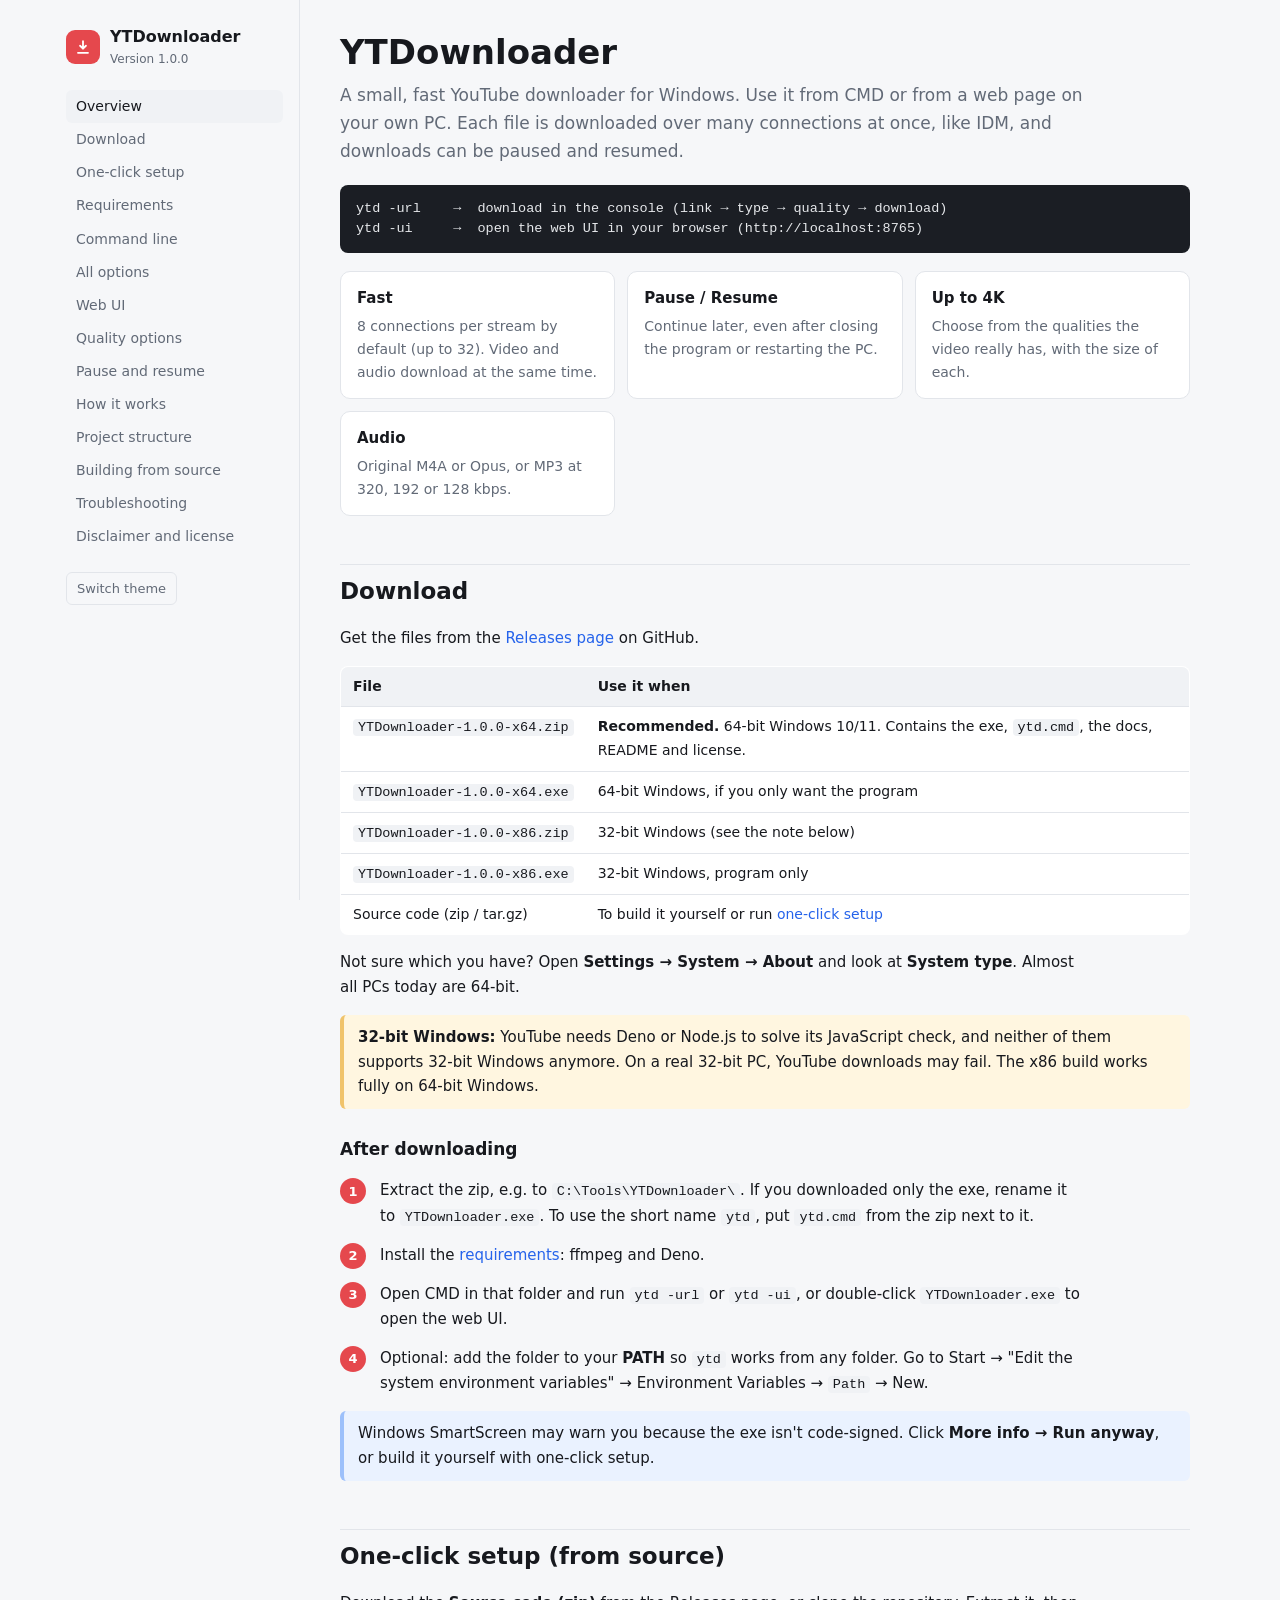
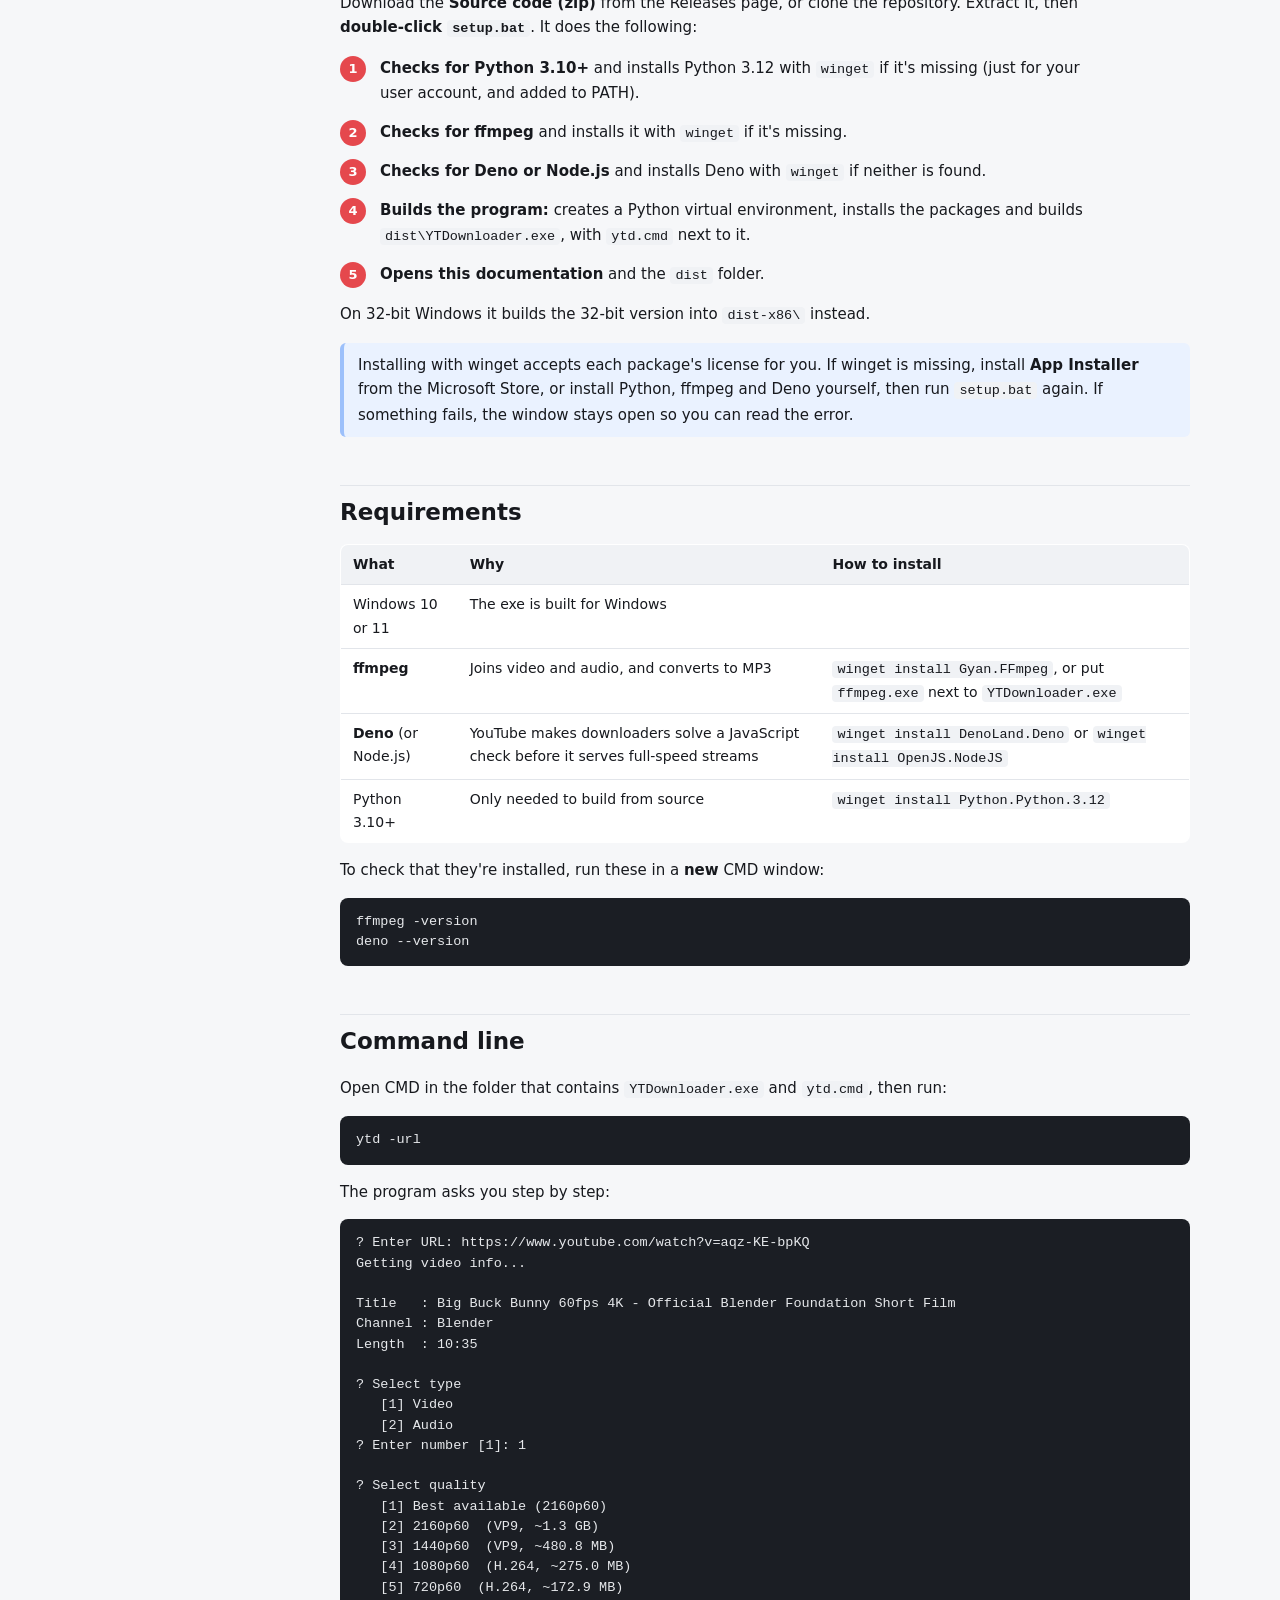
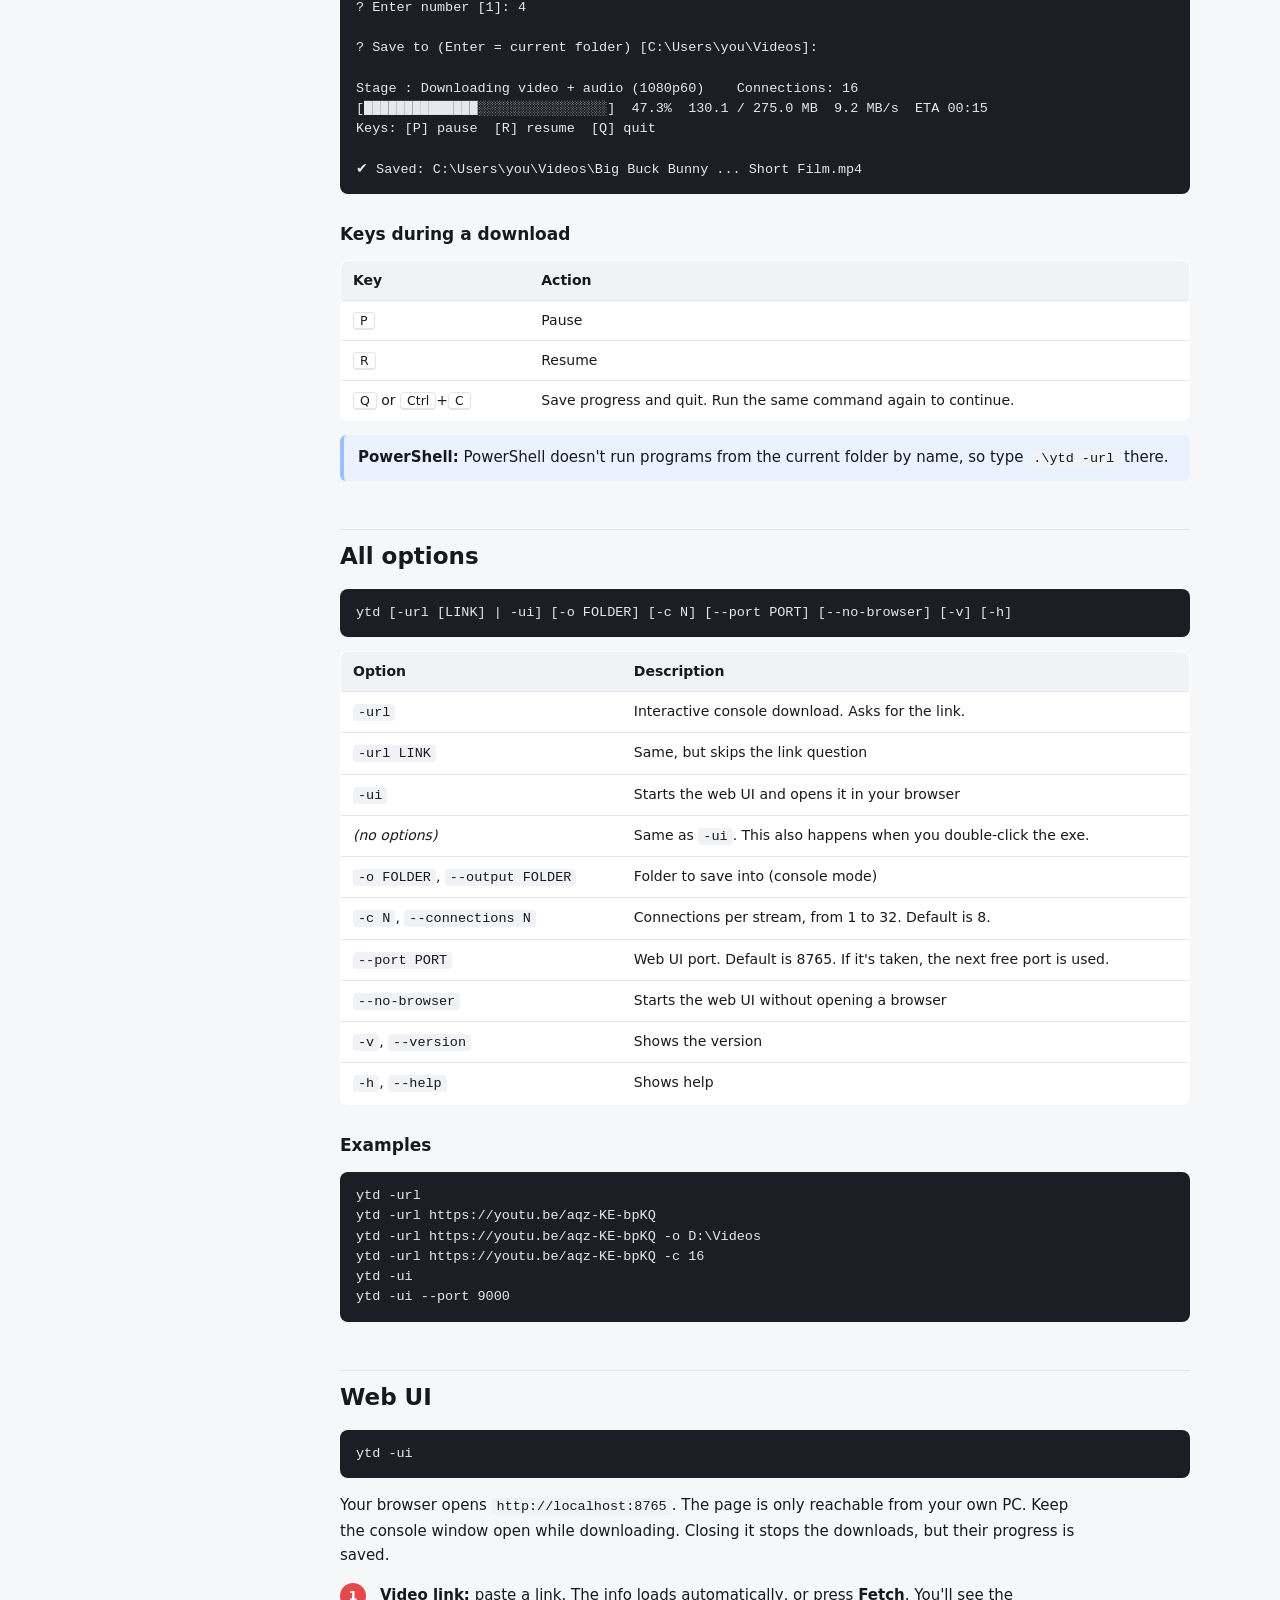
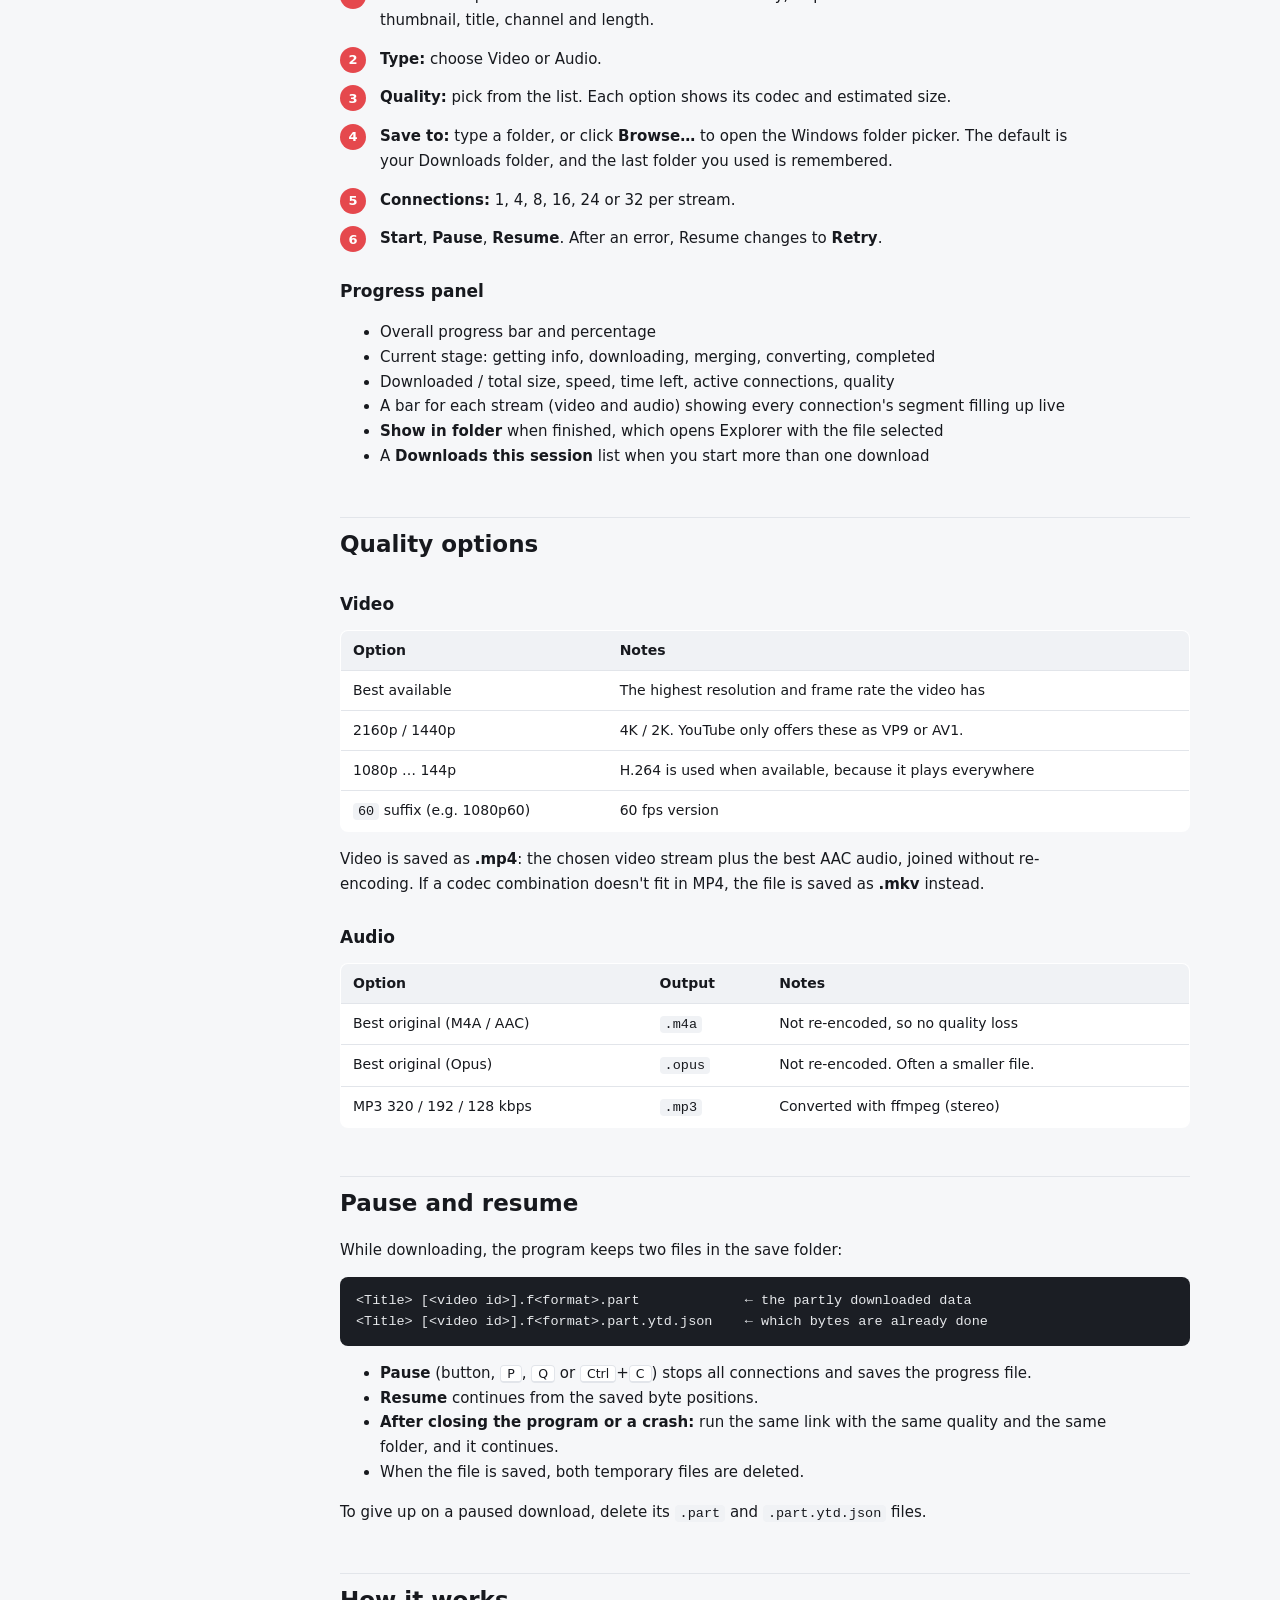
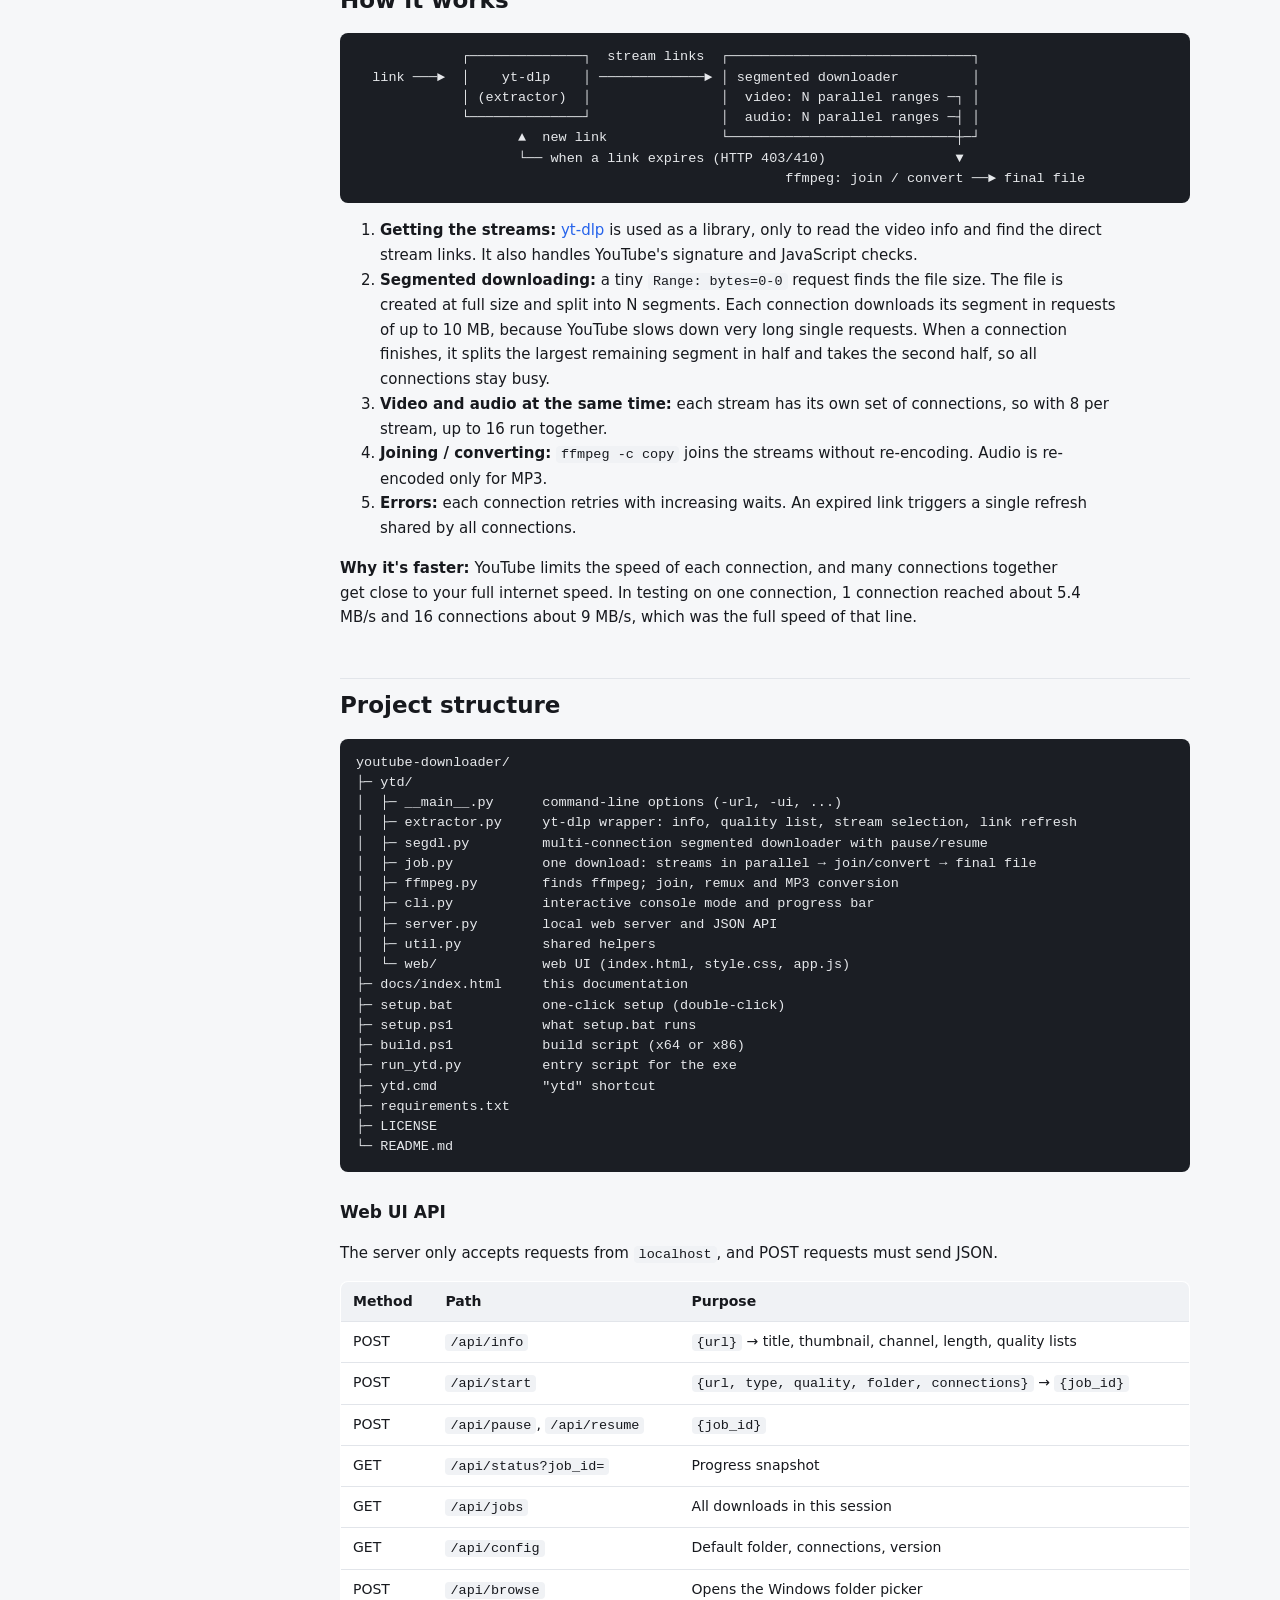
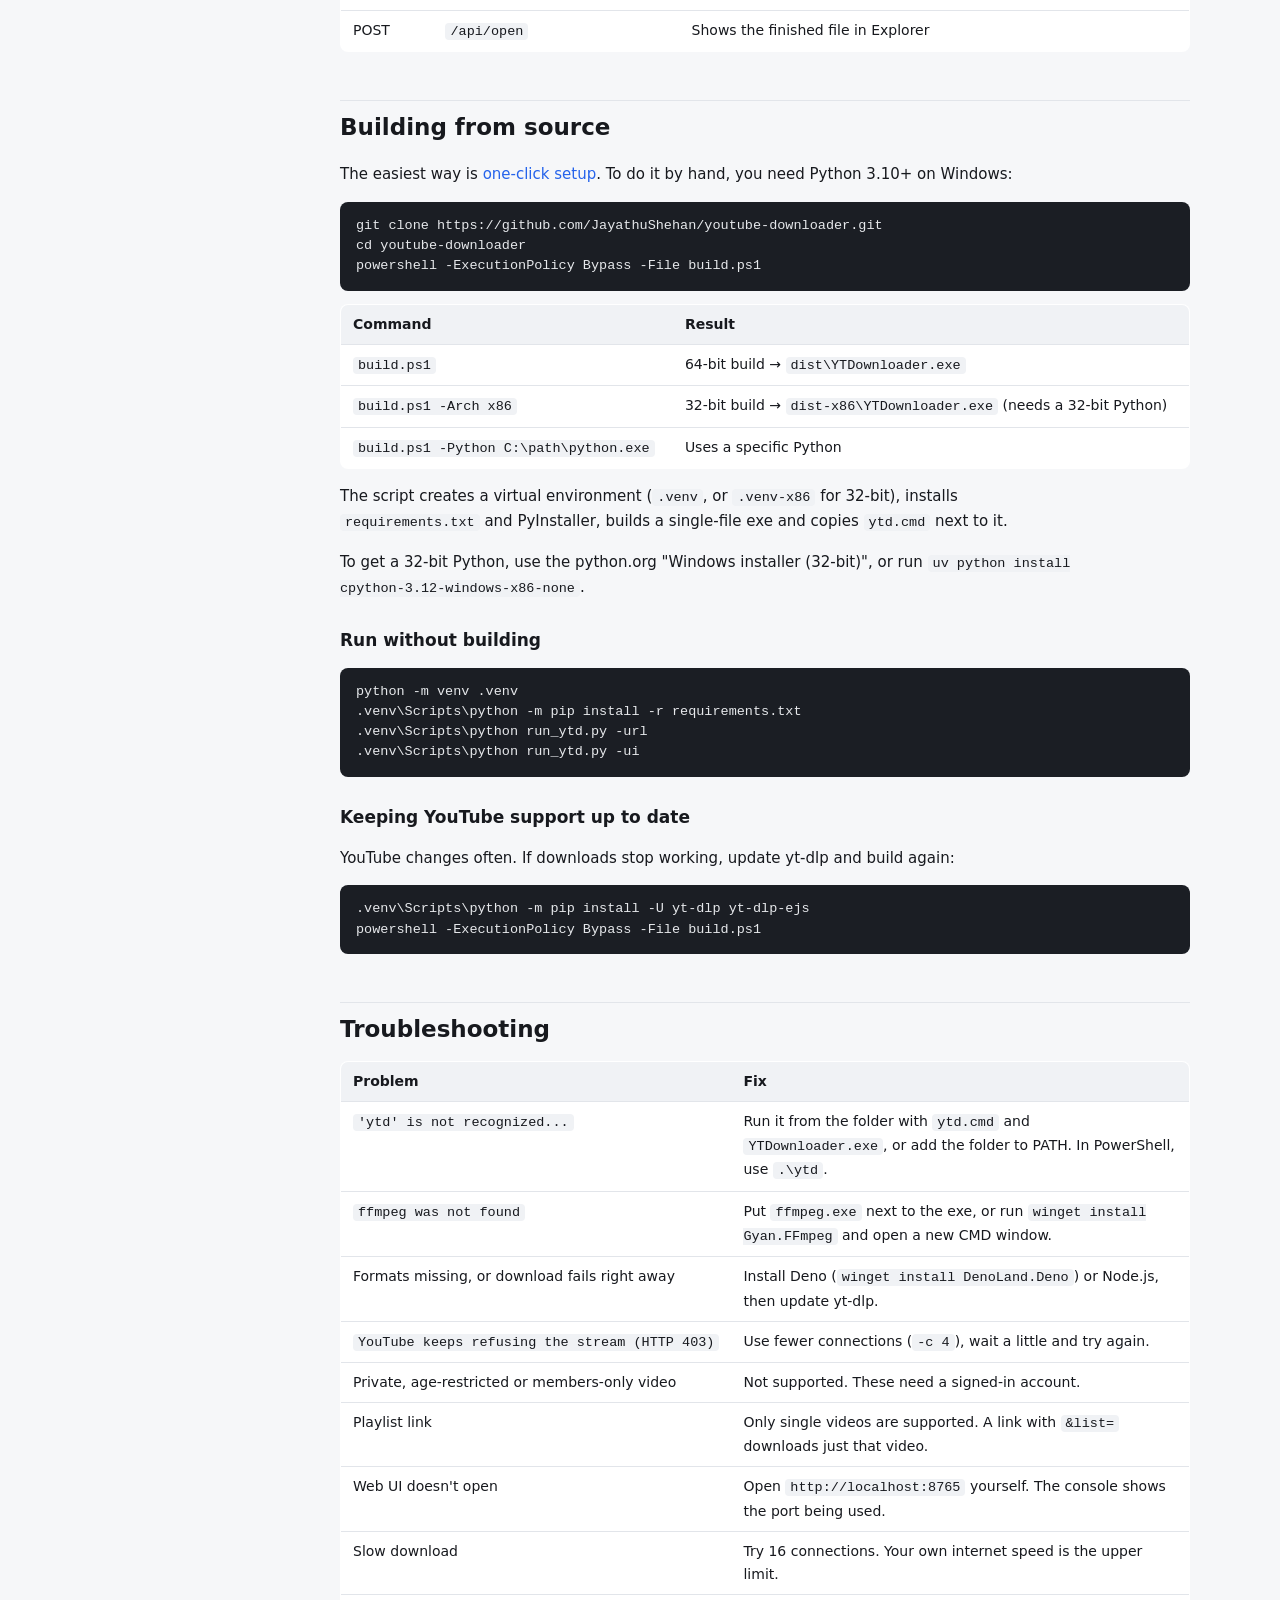
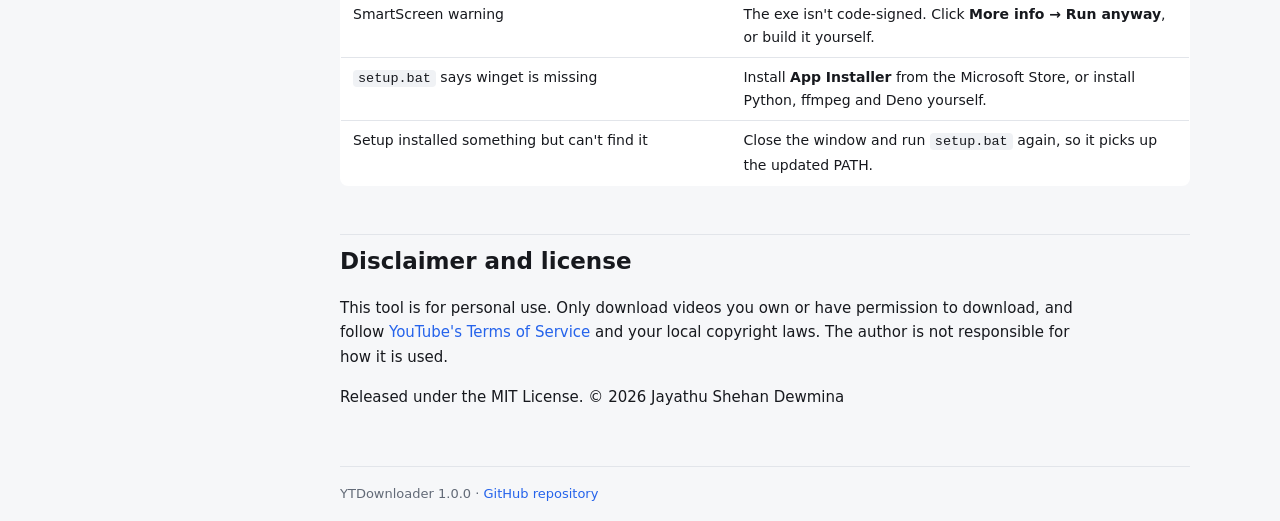
==== docs/index.html @ 6213d730 "Add HTML documentation page" ====
<!doctype html>
<html lang="en">
<head>
<meta charset="utf-8">
<meta name="viewport" content="width=device-width, initial-scale=1">
<title>YTDownloader Documentation</title>
<meta name="description" content="How to install and use YTDownloader, a fast multi-connection YouTube downloader for Windows.">
<link rel="icon" href="data:image/svg+xml,<svg xmlns='http://www.w3.org/2000/svg' viewBox='0 0 24 24'><rect width='24' height='24' rx='6' fill='%23e5484d'/><path d='M12 6v8m0 0l-3.5-3.5M12 14l3.5-3.5M7 18h10' stroke='white' stroke-width='2' fill='none' stroke-linecap='round' stroke-linejoin='round'/></svg>">
<style>
  :root {
    --bg: #f6f7f9; --panel: #ffffff; --text: #17191e; --muted: #626a77; --line: #e2e5ea;
    --accent: #e5484d; --link: #2563eb; --code-bg: #f0f2f5; --pre-bg: #1b1e24; --pre-text: #e6e8eb;
    --ok: #2f9e5b; --warn-bg: #fff6e0; --warn-line: #f0c36a; --tip-bg: #eaf2ff; --tip-line: #9cc0fb;
  }
  @media (prefers-color-scheme: dark) {
    :root:not([data-theme="light"]) {
      --bg: #101216; --panel: #171a1f; --text: #e7e9ed; --muted: #9aa1ad; --line: #2a2e36;
      --link: #7aa7ff; --code-bg: #232730; --pre-bg: #0c0e11; --pre-text: #e6e8eb;
      --warn-bg: #2b2414; --warn-line: #7a5c1c; --tip-bg: #14203a; --tip-line: #2f4f86;
    }
  }
  :root[data-theme="dark"] {
    --bg: #101216; --panel: #171a1f; --text: #e7e9ed; --muted: #9aa1ad; --line: #2a2e36;
    --link: #7aa7ff; --code-bg: #232730; --pre-bg: #0c0e11; --pre-text: #e6e8eb;
    --warn-bg: #2b2414; --warn-line: #7a5c1c; --tip-bg: #14203a; --tip-line: #2f4f86;
  }
  * { box-sizing: border-box; }
  html { scroll-behavior: smooth; scroll-padding-top: 16px; }
  body { margin: 0; background: var(--bg); color: var(--text); font: 15px/1.65 "Segoe UI", system-ui, -apple-system, sans-serif; }
  a { color: var(--link); text-decoration: none; }
  a:hover { text-decoration: underline; }
  .layout { display: grid; grid-template-columns: 250px minmax(0, 1fr); max-width: 1180px; margin: 0 auto; }
  nav.side { position: sticky; top: 0; height: 100vh; overflow-y: auto; padding: 24px 16px; border-right: 1px solid var(--line); }
  .brand { display: flex; align-items: center; gap: 10px; margin-bottom: 20px; }
  .logo { width: 34px; height: 34px; border-radius: 9px; background: var(--accent); display: grid; place-items: center; flex: none; }
  .logo svg { width: 20px; height: 20px; stroke: #fff; stroke-width: 2.2; fill: none; stroke-linecap: round; stroke-linejoin: round; }
  .brand b { font-size: 16px; }
  .brand span { display: block; color: var(--muted); font-size: 12px; }
  nav.side ul { list-style: none; margin: 0; padding: 0; }
  nav.side li a { display: block; padding: 5px 10px; border-radius: 6px; color: var(--muted); font-size: 14px; }
  nav.side li a:hover, nav.side li a.active { background: var(--code-bg); color: var(--text); text-decoration: none; }
  .theme { margin-top: 18px; font: inherit; font-size: 13px; color: var(--muted); background: none; border: 1px solid var(--line); border-radius: 6px; padding: 5px 10px; cursor: pointer; }
  main { padding: 32px 40px 80px; min-width: 0; }
  h1 { font-size: 34px; line-height: 1.2; margin: 0 0 8px; }
  h2 { font-size: 23px; margin: 48px 0 12px; padding-top: 8px; border-top: 1px solid var(--line); }
  h3 { font-size: 17px; margin: 26px 0 8px; }
  .lead { font-size: 17px; color: var(--muted); margin: 0 0 20px; max-width: 70ch; }
  p, li { max-width: 78ch; }
  code { font-family: Consolas, "Cascadia Mono", monospace; font-size: 13.5px; background: var(--code-bg); padding: 1px 5px; border-radius: 4px; }
  pre { background: var(--pre-bg); color: var(--pre-text); padding: 14px 16px; border-radius: 8px; overflow-x: auto; font-size: 13.5px; line-height: 1.5; }
  pre code { background: none; padding: 0; color: inherit; font-size: inherit; }
  .table-wrap { overflow-x: auto; margin: 12px 0; }
  table { border-collapse: collapse; width: 100%; background: var(--panel); border: 1px solid var(--line); border-radius: 8px; overflow: hidden; font-size: 14px; }
  th, td { text-align: left; padding: 8px 12px; border-bottom: 1px solid var(--line); vertical-align: top; }
  th { background: var(--code-bg); font-weight: 600; }
  tr:last-child td { border-bottom: 0; }
  td:first-child code { white-space: nowrap; }
  .note { border-left: 4px solid var(--tip-line); background: var(--tip-bg); padding: 10px 14px; border-radius: 6px; margin: 14px 0; }
  .warn { border-left: 4px solid var(--warn-line); background: var(--warn-bg); padding: 10px 14px; border-radius: 6px; margin: 14px 0; }
  .cards { display: grid; grid-template-columns: repeat(auto-fit, minmax(210px, 1fr)); gap: 12px; margin: 18px 0; }
  .card { background: var(--panel); border: 1px solid var(--line); border-radius: 10px; padding: 14px 16px; }
  .card b { display: block; margin-bottom: 4px; }
  .card p { margin: 0; color: var(--muted); font-size: 14px; }
  .steps { counter-reset: s; list-style: none; padding: 0; }
  .steps > li { counter-increment: s; position: relative; padding-left: 40px; margin-bottom: 14px; }
  .steps > li::before { content: counter(s); position: absolute; left: 0; top: 0; width: 26px; height: 26px; border-radius: 50%; background: var(--accent); color: #fff; font-size: 13px; font-weight: 700; display: grid; place-items: center; }
  kbd { font-family: inherit; font-size: 12.5px; border: 1px solid var(--line); border-bottom-width: 2px; border-radius: 4px; padding: 0 6px; background: var(--panel); }
  footer { margin-top: 56px; padding-top: 16px; border-top: 1px solid var(--line); color: var(--muted); font-size: 13px; }
  .menu-btn { display: none; }
  @media (max-width: 860px) {
    .layout { grid-template-columns: 1fr; }
    nav.side { position: static; height: auto; border-right: 0; border-bottom: 1px solid var(--line); padding: 16px; }
    nav.side ul { display: none; }
    nav.side.open ul { display: block; }
    .menu-btn { display: inline-block; margin-left: auto; font: inherit; font-size: 13px; background: none; color: var(--text); border: 1px solid var(--line); border-radius: 6px; padding: 4px 10px; cursor: pointer; }
    .brand { margin-bottom: 0; }
    nav.side.open .brand { margin-bottom: 12px; }
    main { padding: 20px 16px 60px; }
    h1 { font-size: 28px; }
  }
</style>
</head>
<body>
<div class="layout">
  <nav class="side" id="side">
    <div class="brand">
      <div class="logo" aria-hidden="true"><svg viewBox="0 0 24 24"><path d="M12 5v9m0 0l-3.5-3.5M12 14l3.5-3.5M6 19h12"/></svg></div>
      <div><b>YTDownloader</b><span>Version 1.0.0</span></div>
      <button class="menu-btn" id="menuBtn" aria-expanded="false">Menu</button>
    </div>
    <ul id="toc">
      <li><a href="#overview">Overview</a></li>
      <li><a href="#download">Download</a></li>
      <li><a href="#quick-setup">One-click setup</a></li>
      <li><a href="#requirements">Requirements</a></li>
      <li><a href="#cli">Command line</a></li>
      <li><a href="#options">All options</a></li>
      <li><a href="#web-ui">Web UI</a></li>
      <li><a href="#quality">Quality options</a></li>
      <li><a href="#resume">Pause and resume</a></li>
      <li><a href="#how">How it works</a></li>
      <li><a href="#structure">Project structure</a></li>
      <li><a href="#build">Building from source</a></li>
      <li><a href="#troubleshooting">Troubleshooting</a></li>
      <li><a href="#license">Disclaimer and license</a></li>
    </ul>
    <button class="theme" id="themeBtn">Switch theme</button>
  </nav>

  <main>
    <section id="overview">
      <h1>YTDownloader</h1>
      <p class="lead">A small, fast YouTube downloader for Windows. Use it from CMD or from a web page on your own PC. Each file is downloaded over many connections at once, like IDM, and downloads can be paused and resumed.</p>
<pre><code>ytd -url    →  download in the console (link → type → quality → download)
ytd -ui     →  open the web UI in your browser (http://localhost:8765)</code></pre>
      <div class="cards">
        <div class="card"><b>Fast</b><p>8 connections per stream by default (up to 32). Video and audio download at the same time.</p></div>
        <div class="card"><b>Pause / Resume</b><p>Continue later, even after closing the program or restarting the PC.</p></div>
        <div class="card"><b>Up to 4K</b><p>Choose from the qualities the video really has, with the size of each.</p></div>
        <div class="card"><b>Audio</b><p>Original M4A or Opus, or MP3 at 320, 192 or 128 kbps.</p></div>
      </div>
    </section>

    <section id="download">
      <h2>Download</h2>
      <p>Get the files from the <a href="https://github.com/JayathuShehan/youtube-downloader/releases">Releases page</a> on GitHub.</p>
      <div class="table-wrap"><table>
        <tr><th>File</th><th>Use it when</th></tr>
        <tr><td><code>YTDownloader-1.0.0-x64.zip</code></td><td><b>Recommended.</b> 64-bit Windows 10/11. Contains the exe, <code>ytd.cmd</code>, the docs, README and license.</td></tr>
        <tr><td><code>YTDownloader-1.0.0-x64.exe</code></td><td>64-bit Windows, if you only want the program</td></tr>
        <tr><td><code>YTDownloader-1.0.0-x86.zip</code></td><td>32-bit Windows (see the note below)</td></tr>
        <tr><td><code>YTDownloader-1.0.0-x86.exe</code></td><td>32-bit Windows, program only</td></tr>
        <tr><td>Source code (zip / tar.gz)</td><td>To build it yourself or run <a href="#quick-setup">one-click setup</a></td></tr>
      </table></div>
      <p>Not sure which you have? Open <b>Settings → System → About</b> and look at <b>System type</b>. Almost all PCs today are 64-bit.</p>
      <div class="warn"><b>32-bit Windows:</b> YouTube needs Deno or Node.js to solve its JavaScript check, and neither of them supports 32-bit Windows anymore. On a real 32-bit PC, YouTube downloads may fail. The x86 build works fully on 64-bit Windows.</div>
      <h3>After downloading</h3>
      <ol class="steps">
        <li>Extract the zip, e.g. to <code>C:\Tools\YTDownloader\</code>. If you downloaded only the exe, rename it to <code>YTDownloader.exe</code>. To use the short name <code>ytd</code>, put <code>ytd.cmd</code> from the zip next to it.</li>
        <li>Install the <a href="#requirements">requirements</a>: ffmpeg and Deno.</li>
        <li>Open CMD in that folder and run <code>ytd -url</code> or <code>ytd -ui</code>, or double-click <code>YTDownloader.exe</code> to open the web UI.</li>
        <li>Optional: add the folder to your <b>PATH</b> so <code>ytd</code> works from any folder. Go to Start → "Edit the system environment variables" → Environment Variables → <code>Path</code> → New.</li>
      </ol>
      <div class="note">Windows SmartScreen may warn you because the exe isn't code-signed. Click <b>More info → Run anyway</b>, or build it yourself with one-click setup.</div>
    </section>

    <section id="quick-setup">
      <h2>One-click setup (from source)</h2>
      <p>Download the <b>Source code (zip)</b> from the Releases page, or clone the repository. Extract it, then <b>double-click <code>setup.bat</code></b>. It does the following:</p>
      <ol class="steps">
        <li><b>Checks for Python 3.10+</b> and installs Python 3.12 with <code>winget</code> if it's missing (just for your user account, and added to PATH).</li>
        <li><b>Checks for ffmpeg</b> and installs it with <code>winget</code> if it's missing.</li>
        <li><b>Checks for Deno or Node.js</b> and installs Deno with <code>winget</code> if neither is found.</li>
        <li><b>Builds the program:</b> creates a Python virtual environment, installs the packages and builds <code>dist\YTDownloader.exe</code>, with <code>ytd.cmd</code> next to it.</li>
        <li><b>Opens this documentation</b> and the <code>dist</code> folder.</li>
      </ol>
      <p>On 32-bit Windows it builds the 32-bit version into <code>dist-x86\</code> instead.</p>
      <div class="note">Installing with winget accepts each package's license for you. If winget is missing, install <b>App Installer</b> from the Microsoft Store, or install Python, ffmpeg and Deno yourself, then run <code>setup.bat</code> again. If something fails, the window stays open so you can read the error.</div>
    </section>

    <section id="requirements">
      <h2>Requirements</h2>
      <div class="table-wrap"><table>
        <tr><th>What</th><th>Why</th><th>How to install</th></tr>
        <tr><td>Windows 10 or 11</td><td>The exe is built for Windows</td><td></td></tr>
        <tr><td><b>ffmpeg</b></td><td>Joins video and audio, and converts to MP3</td><td><code>winget install Gyan.FFmpeg</code>, or put <code>ffmpeg.exe</code> next to <code>YTDownloader.exe</code></td></tr>
        <tr><td><b>Deno</b> (or Node.js)</td><td>YouTube makes downloaders solve a JavaScript check before it serves full-speed streams</td><td><code>winget install DenoLand.Deno</code> or <code>winget install OpenJS.NodeJS</code></td></tr>
        <tr><td>Python 3.10+</td><td>Only needed to build from source</td><td><code>winget install Python.Python.3.12</code></td></tr>
      </table></div>
      <p>To check that they're installed, run these in a <b>new</b> CMD window:</p>
<pre><code>ffmpeg -version
deno --version</code></pre>
    </section>

    <section id="cli">
      <h2>Command line</h2>
      <p>Open CMD in the folder that contains <code>YTDownloader.exe</code> and <code>ytd.cmd</code>, then run:</p>
<pre><code>ytd -url</code></pre>
      <p>The program asks you step by step:</p>
<pre><code>? Enter URL: https://www.youtube.com/watch?v=aqz-KE-bpKQ
Getting video info...

Title   : Big Buck Bunny 60fps 4K - Official Blender Foundation Short Film
Channel : Blender
Length  : 10:35

? Select type
   [1] Video
   [2] Audio
? Enter number [1]: 1

? Select quality
   [1] Best available (2160p60)
   [2] 2160p60  (VP9, ~1.3 GB)
   [3] 1440p60  (VP9, ~480.8 MB)
   [4] 1080p60  (H.264, ~275.0 MB)
   [5] 720p60  (H.264, ~172.9 MB)
? Enter number [1]: 4

? Save to (Enter = current folder) [C:\Users\you\Videos]:

Stage : Downloading video + audio (1080p60)    Connections: 16
[██████████████░░░░░░░░░░░░░░░░]  47.3%  130.1 / 275.0 MB  9.2 MB/s  ETA 00:15
Keys: [P] pause  [R] resume  [Q] quit

✔ Saved: C:\Users\you\Videos\Big Buck Bunny ... Short Film.mp4</code></pre>
      <h3>Keys during a download</h3>
      <div class="table-wrap"><table>
        <tr><th>Key</th><th>Action</th></tr>
        <tr><td><kbd>P</kbd></td><td>Pause</td></tr>
        <tr><td><kbd>R</kbd></td><td>Resume</td></tr>
        <tr><td><kbd>Q</kbd> or <kbd>Ctrl</kbd>+<kbd>C</kbd></td><td>Save progress and quit. Run the same command again to continue.</td></tr>
      </table></div>
      <div class="note"><b>PowerShell:</b> PowerShell doesn't run programs from the current folder by name, so type <code>.\ytd -url</code> there.</div>
    </section>

    <section id="options">
      <h2>All options</h2>
<pre><code>ytd [-url [LINK] | -ui] [-o FOLDER] [-c N] [--port PORT] [--no-browser] [-v] [-h]</code></pre>
      <div class="table-wrap"><table>
        <tr><th>Option</th><th>Description</th></tr>
        <tr><td><code>-url</code></td><td>Interactive console download. Asks for the link.</td></tr>
        <tr><td><code>-url LINK</code></td><td>Same, but skips the link question</td></tr>
        <tr><td><code>-ui</code></td><td>Starts the web UI and opens it in your browser</td></tr>
        <tr><td><i>(no options)</i></td><td>Same as <code>-ui</code>. This also happens when you double-click the exe.</td></tr>
        <tr><td><code>-o FOLDER</code>, <code>--output FOLDER</code></td><td>Folder to save into (console mode)</td></tr>
        <tr><td><code>-c N</code>, <code>--connections N</code></td><td>Connections per stream, from 1 to 32. Default is 8.</td></tr>
        <tr><td><code>--port PORT</code></td><td>Web UI port. Default is 8765. If it's taken, the next free port is used.</td></tr>
        <tr><td><code>--no-browser</code></td><td>Starts the web UI without opening a browser</td></tr>
        <tr><td><code>-v</code>, <code>--version</code></td><td>Shows the version</td></tr>
        <tr><td><code>-h</code>, <code>--help</code></td><td>Shows help</td></tr>
      </table></div>
      <h3>Examples</h3>
<pre><code>ytd -url
ytd -url https://youtu.be/aqz-KE-bpKQ
ytd -url https://youtu.be/aqz-KE-bpKQ -o D:\Videos
ytd -url https://youtu.be/aqz-KE-bpKQ -c 16
ytd -ui
ytd -ui --port 9000</code></pre>
    </section>

    <section id="web-ui">
      <h2>Web UI</h2>
<pre><code>ytd -ui</code></pre>
      <p>Your browser opens <code>http://localhost:8765</code>. The page is only reachable from your own PC. Keep the console window open while downloading. Closing it stops the downloads, but their progress is saved.</p>
      <ol class="steps">
        <li><b>Video link:</b> paste a link. The info loads automatically, or press <b>Fetch</b>. You'll see the thumbnail, title, channel and length.</li>
        <li><b>Type:</b> choose Video or Audio.</li>
        <li><b>Quality:</b> pick from the list. Each option shows its codec and estimated size.</li>
        <li><b>Save to:</b> type a folder, or click <b>Browse…</b> to open the Windows folder picker. The default is your Downloads folder, and the last folder you used is remembered.</li>
        <li><b>Connections:</b> 1, 4, 8, 16, 24 or 32 per stream.</li>
        <li><b>Start</b>, <b>Pause</b>, <b>Resume</b>. After an error, Resume changes to <b>Retry</b>.</li>
      </ol>
      <h3>Progress panel</h3>
      <ul>
        <li>Overall progress bar and percentage</li>
        <li>Current stage: getting info, downloading, merging, converting, completed</li>
        <li>Downloaded / total size, speed, time left, active connections, quality</li>
        <li>A bar for each stream (video and audio) showing every connection's segment filling up live</li>
        <li><b>Show in folder</b> when finished, which opens Explorer with the file selected</li>
        <li>A <b>Downloads this session</b> list when you start more than one download</li>
      </ul>
    </section>

    <section id="quality">
      <h2>Quality options</h2>
      <h3>Video</h3>
      <div class="table-wrap"><table>
        <tr><th>Option</th><th>Notes</th></tr>
        <tr><td>Best available</td><td>The highest resolution and frame rate the video has</td></tr>
        <tr><td>2160p / 1440p</td><td>4K / 2K. YouTube only offers these as VP9 or AV1.</td></tr>
        <tr><td>1080p … 144p</td><td>H.264 is used when available, because it plays everywhere</td></tr>
        <tr><td><code>60</code> suffix (e.g. 1080p60)</td><td>60 fps version</td></tr>
      </table></div>
      <p>Video is saved as <b>.mp4</b>: the chosen video stream plus the best AAC audio, joined without re-encoding. If a codec combination doesn't fit in MP4, the file is saved as <b>.mkv</b> instead.</p>
      <h3>Audio</h3>
      <div class="table-wrap"><table>
        <tr><th>Option</th><th>Output</th><th>Notes</th></tr>
        <tr><td>Best original (M4A / AAC)</td><td><code>.m4a</code></td><td>Not re-encoded, so no quality loss</td></tr>
        <tr><td>Best original (Opus)</td><td><code>.opus</code></td><td>Not re-encoded. Often a smaller file.</td></tr>
        <tr><td>MP3 320 / 192 / 128 kbps</td><td><code>.mp3</code></td><td>Converted with ffmpeg (stereo)</td></tr>
      </table></div>
    </section>

    <section id="resume">
      <h2>Pause and resume</h2>
      <p>While downloading, the program keeps two files in the save folder:</p>
<pre><code>&lt;Title&gt; [&lt;video id&gt;].f&lt;format&gt;.part             ← the partly downloaded data
&lt;Title&gt; [&lt;video id&gt;].f&lt;format&gt;.part.ytd.json    ← which bytes are already done</code></pre>
      <ul>
        <li><b>Pause</b> (button, <kbd>P</kbd>, <kbd>Q</kbd> or <kbd>Ctrl</kbd>+<kbd>C</kbd>) stops all connections and saves the progress file.</li>
        <li><b>Resume</b> continues from the saved byte positions.</li>
        <li><b>After closing the program or a crash:</b> run the same link with the same quality and the same folder, and it continues.</li>
        <li>When the file is saved, both temporary files are deleted.</li>
      </ul>
      <p>To give up on a paused download, delete its <code>.part</code> and <code>.part.ytd.json</code> files.</p>
    </section>

    <section id="how">
      <h2>How it works</h2>
<pre><code>             ┌──────────────┐  stream links  ┌──────────────────────────────┐
  link ───►  │    yt-dlp    │ ─────────────► │ segmented downloader         │
             │ (extractor)  │                │  video: N parallel ranges ─┐ │
             └──────────────┘                │  audio: N parallel ranges ─┤ │
                    ▲  new link              └────────────────────────────┼─┘
                    └── when a link expires (HTTP 403/410)                ▼
                                                     ffmpeg: join / convert ──► final file</code></pre>
      <ol>
        <li><b>Getting the streams:</b> <a href="https://github.com/yt-dlp/yt-dlp">yt-dlp</a> is used as a library, only to read the video info and find the direct stream links. It also handles YouTube's signature and JavaScript checks.</li>
        <li><b>Segmented downloading:</b> a tiny <code>Range: bytes=0-0</code> request finds the file size. The file is created at full size and split into N segments. Each connection downloads its segment in requests of up to 10 MB, because YouTube slows down very long single requests. When a connection finishes, it splits the largest remaining segment in half and takes the second half, so all connections stay busy.</li>
        <li><b>Video and audio at the same time:</b> each stream has its own set of connections, so with 8 per stream, up to 16 run together.</li>
        <li><b>Joining / converting:</b> <code>ffmpeg -c copy</code> joins the streams without re-encoding. Audio is re-encoded only for MP3.</li>
        <li><b>Errors:</b> each connection retries with increasing waits. An expired link triggers a single refresh shared by all connections.</li>
      </ol>
      <p><b>Why it's faster:</b> YouTube limits the speed of each connection, and many connections together get close to your full internet speed. In testing on one connection, 1 connection reached about 5.4 MB/s and 16 connections about 9 MB/s, which was the full speed of that line.</p>
    </section>

    <section id="structure">
      <h2>Project structure</h2>
<pre><code>youtube-downloader/
├─ ytd/
│  ├─ __main__.py      command-line options (-url, -ui, ...)
│  ├─ extractor.py     yt-dlp wrapper: info, quality list, stream selection, link refresh
│  ├─ segdl.py         multi-connection segmented downloader with pause/resume
│  ├─ job.py           one download: streams in parallel → join/convert → final file
│  ├─ ffmpeg.py        finds ffmpeg; join, remux and MP3 conversion
│  ├─ cli.py           interactive console mode and progress bar
│  ├─ server.py        local web server and JSON API
│  ├─ util.py          shared helpers
│  └─ web/             web UI (index.html, style.css, app.js)
├─ docs/index.html     this documentation
├─ setup.bat           one-click setup (double-click)
├─ setup.ps1           what setup.bat runs
├─ build.ps1           build script (x64 or x86)
├─ run_ytd.py          entry script for the exe
├─ ytd.cmd             "ytd" shortcut
├─ requirements.txt
├─ LICENSE
└─ README.md</code></pre>
      <h3>Web UI API</h3>
      <p>The server only accepts requests from <code>localhost</code>, and POST requests must send JSON.</p>
      <div class="table-wrap"><table>
        <tr><th>Method</th><th>Path</th><th>Purpose</th></tr>
        <tr><td>POST</td><td><code>/api/info</code></td><td><code>{url}</code> → title, thumbnail, channel, length, quality lists</td></tr>
        <tr><td>POST</td><td><code>/api/start</code></td><td><code>{url, type, quality, folder, connections}</code> → <code>{job_id}</code></td></tr>
        <tr><td>POST</td><td><code>/api/pause</code>, <code>/api/resume</code></td><td><code>{job_id}</code></td></tr>
        <tr><td>GET</td><td><code>/api/status?job_id=</code></td><td>Progress snapshot</td></tr>
        <tr><td>GET</td><td><code>/api/jobs</code></td><td>All downloads in this session</td></tr>
        <tr><td>GET</td><td><code>/api/config</code></td><td>Default folder, connections, version</td></tr>
        <tr><td>POST</td><td><code>/api/browse</code></td><td>Opens the Windows folder picker</td></tr>
        <tr><td>POST</td><td><code>/api/open</code></td><td>Shows the finished file in Explorer</td></tr>
      </table></div>
    </section>

    <section id="build">
      <h2>Building from source</h2>
      <p>The easiest way is <a href="#quick-setup">one-click setup</a>. To do it by hand, you need Python 3.10+ on Windows:</p>
<pre><code>git clone https://github.com/JayathuShehan/youtube-downloader.git
cd youtube-downloader
powershell -ExecutionPolicy Bypass -File build.ps1</code></pre>
      <div class="table-wrap"><table>
        <tr><th>Command</th><th>Result</th></tr>
        <tr><td><code>build.ps1</code></td><td>64-bit build → <code>dist\YTDownloader.exe</code></td></tr>
        <tr><td><code>build.ps1 -Arch x86</code></td><td>32-bit build → <code>dist-x86\YTDownloader.exe</code> (needs a 32-bit Python)</td></tr>
        <tr><td><code>build.ps1 -Python C:\path\python.exe</code></td><td>Uses a specific Python</td></tr>
      </table></div>
      <p>The script creates a virtual environment (<code>.venv</code>, or <code>.venv-x86</code> for 32-bit), installs <code>requirements.txt</code> and PyInstaller, builds a single-file exe and copies <code>ytd.cmd</code> next to it.</p>
      <p>To get a 32-bit Python, use the python.org "Windows installer (32-bit)", or run <code>uv python install cpython-3.12-windows-x86-none</code>.</p>
      <h3>Run without building</h3>
<pre><code>python -m venv .venv
.venv\Scripts\python -m pip install -r requirements.txt
.venv\Scripts\python run_ytd.py -url
.venv\Scripts\python run_ytd.py -ui</code></pre>
      <h3>Keeping YouTube support up to date</h3>
      <p>YouTube changes often. If downloads stop working, update yt-dlp and build again:</p>
<pre><code>.venv\Scripts\python -m pip install -U yt-dlp yt-dlp-ejs
powershell -ExecutionPolicy Bypass -File build.ps1</code></pre>
    </section>

    <section id="troubleshooting">
      <h2>Troubleshooting</h2>
      <div class="table-wrap"><table>
        <tr><th>Problem</th><th>Fix</th></tr>
        <tr><td><code>'ytd' is not recognized...</code></td><td>Run it from the folder with <code>ytd.cmd</code> and <code>YTDownloader.exe</code>, or add the folder to PATH. In PowerShell, use <code>.\ytd</code>.</td></tr>
        <tr><td><code>ffmpeg was not found</code></td><td>Put <code>ffmpeg.exe</code> next to the exe, or run <code>winget install Gyan.FFmpeg</code> and open a new CMD window.</td></tr>
        <tr><td>Formats missing, or download fails right away</td><td>Install Deno (<code>winget install DenoLand.Deno</code>) or Node.js, then update yt-dlp.</td></tr>
        <tr><td><code>YouTube keeps refusing the stream (HTTP 403)</code></td><td>Use fewer connections (<code>-c 4</code>), wait a little and try again.</td></tr>
        <tr><td>Private, age-restricted or members-only video</td><td>Not supported. These need a signed-in account.</td></tr>
        <tr><td>Playlist link</td><td>Only single videos are supported. A link with <code>&amp;list=</code> downloads just that video.</td></tr>
        <tr><td>Web UI doesn't open</td><td>Open <code>http://localhost:8765</code> yourself. The console shows the port being used.</td></tr>
        <tr><td>Slow download</td><td>Try 16 connections. Your own internet speed is the upper limit.</td></tr>
        <tr><td>SmartScreen warning</td><td>The exe isn't code-signed. Click <b>More info → Run anyway</b>, or build it yourself.</td></tr>
        <tr><td><code>setup.bat</code> says winget is missing</td><td>Install <b>App Installer</b> from the Microsoft Store, or install Python, ffmpeg and Deno yourself.</td></tr>
        <tr><td>Setup installed something but can't find it</td><td>Close the window and run <code>setup.bat</code> again, so it picks up the updated PATH.</td></tr>
      </table></div>
    </section>

    <section id="license">
      <h2>Disclaimer and license</h2>
      <p>This tool is for personal use. Only download videos you own or have permission to download, and follow <a href="https://www.youtube.com/t/terms">YouTube's Terms of Service</a> and your local copyright laws. The author is not responsible for how it is used.</p>
      <p>Released under the MIT License. © 2026 Jayathu Shehan Dewmina</p>
    </section>

    <footer>YTDownloader 1.0.0 · <a href="https://github.com/JayathuShehan/youtube-downloader">GitHub repository</a></footer>
  </main>
</div>
<script>
  (function () {
    var root = document.documentElement, btn = document.getElementById("themeBtn");
    try { var saved = localStorage.getItem("ytd-docs-theme"); if (saved) root.setAttribute("data-theme", saved); } catch (e) {}
    btn.addEventListener("click", function () {
      var dark = root.getAttribute("data-theme") ? root.getAttribute("data-theme") === "dark"
        : window.matchMedia("(prefers-color-scheme: dark)").matches;
      var next = dark ? "light" : "dark";
      root.setAttribute("data-theme", next);
      try { localStorage.setItem("ytd-docs-theme", next); } catch (e) {}
    });
    var side = document.getElementById("side"), menu = document.getElementById("menuBtn");
    menu.addEventListener("click", function () {
      var open = side.classList.toggle("open");
      menu.setAttribute("aria-expanded", open);
    });
    var links = Array.prototype.slice.call(document.querySelectorAll("#toc a"));
    links.forEach(function (a) { a.addEventListener("click", function () { side.classList.remove("open"); }); });
    if ("IntersectionObserver" in window) {
      var obs = new IntersectionObserver(function (entries) {
        entries.forEach(function (en) {
          if (en.isIntersecting) {
            links.forEach(function (a) { a.classList.toggle("active", a.getAttribute("href") === "#" + en.target.id); });
          }
        });
      }, { rootMargin: "0px 0px -70% 0px" });
      document.querySelectorAll("main section").forEach(function (s) { obs.observe(s); });
    }
  })();
</script>
</body>
</html>
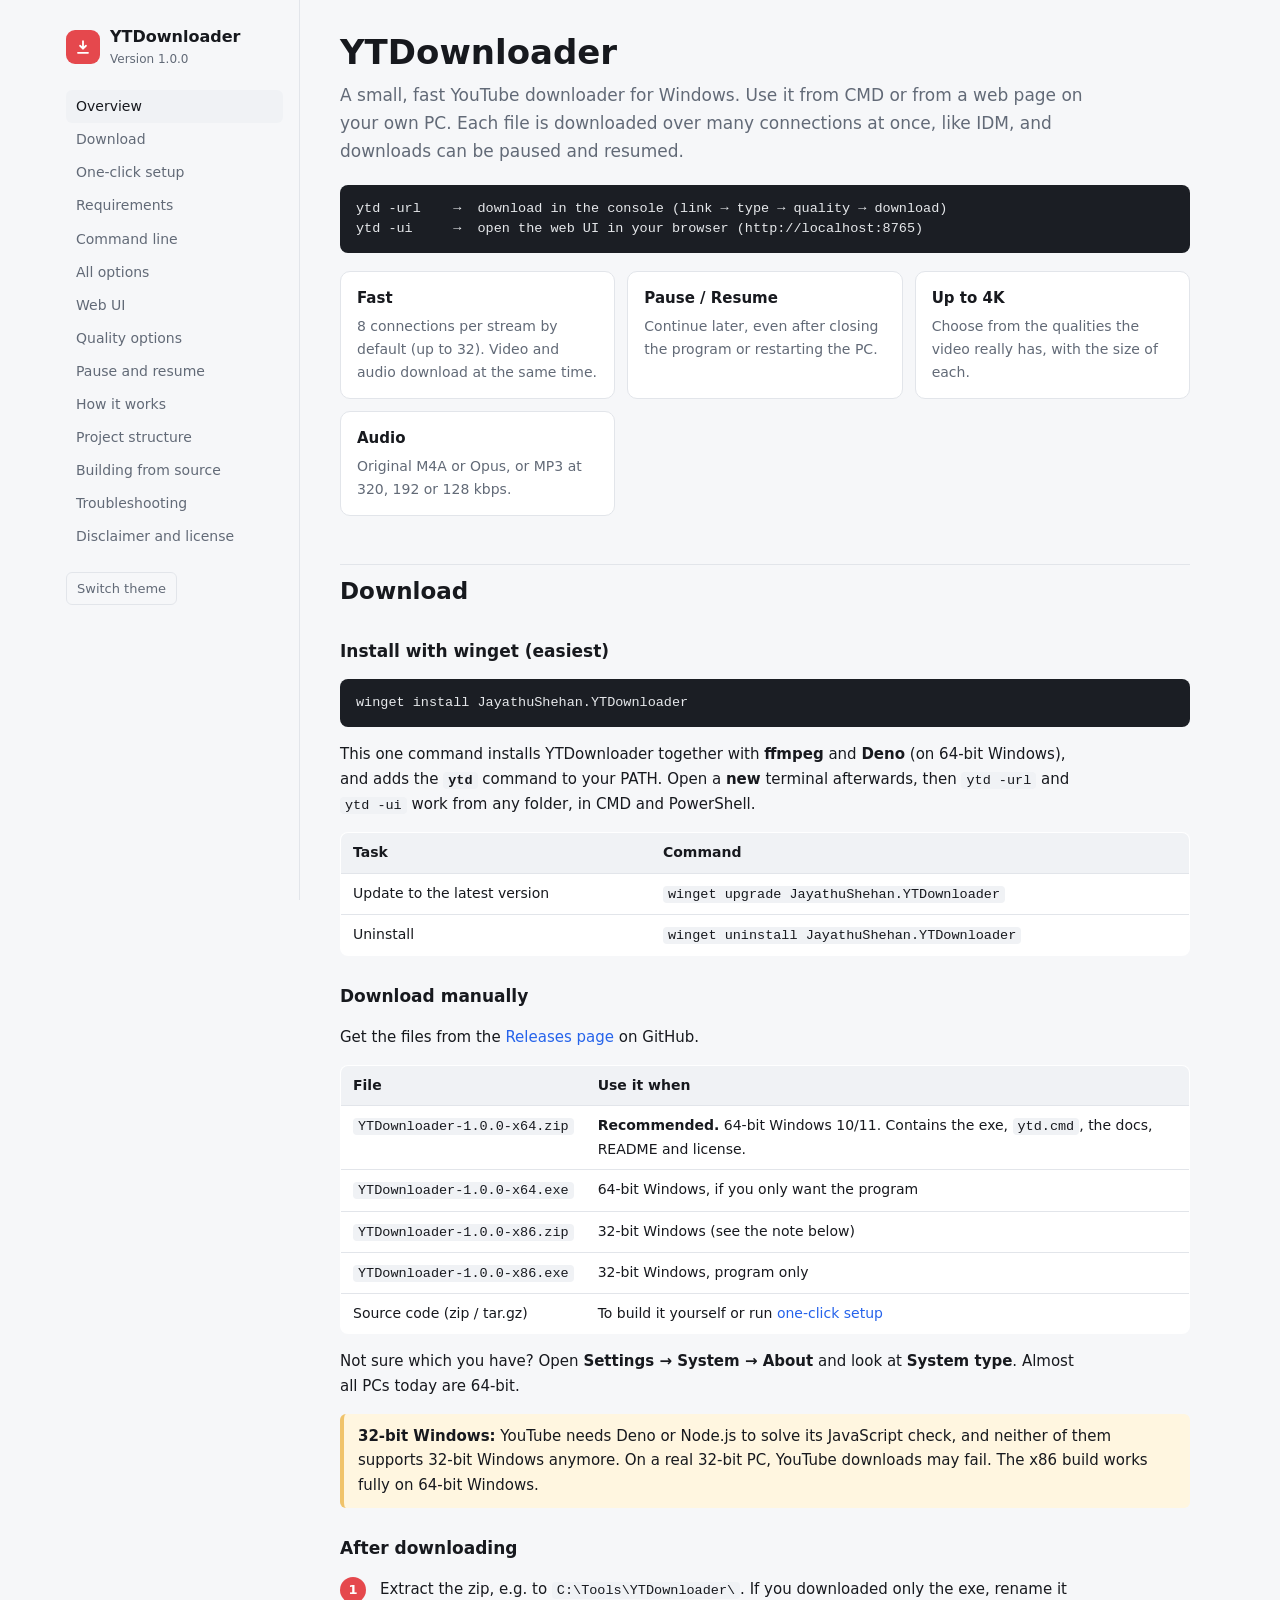
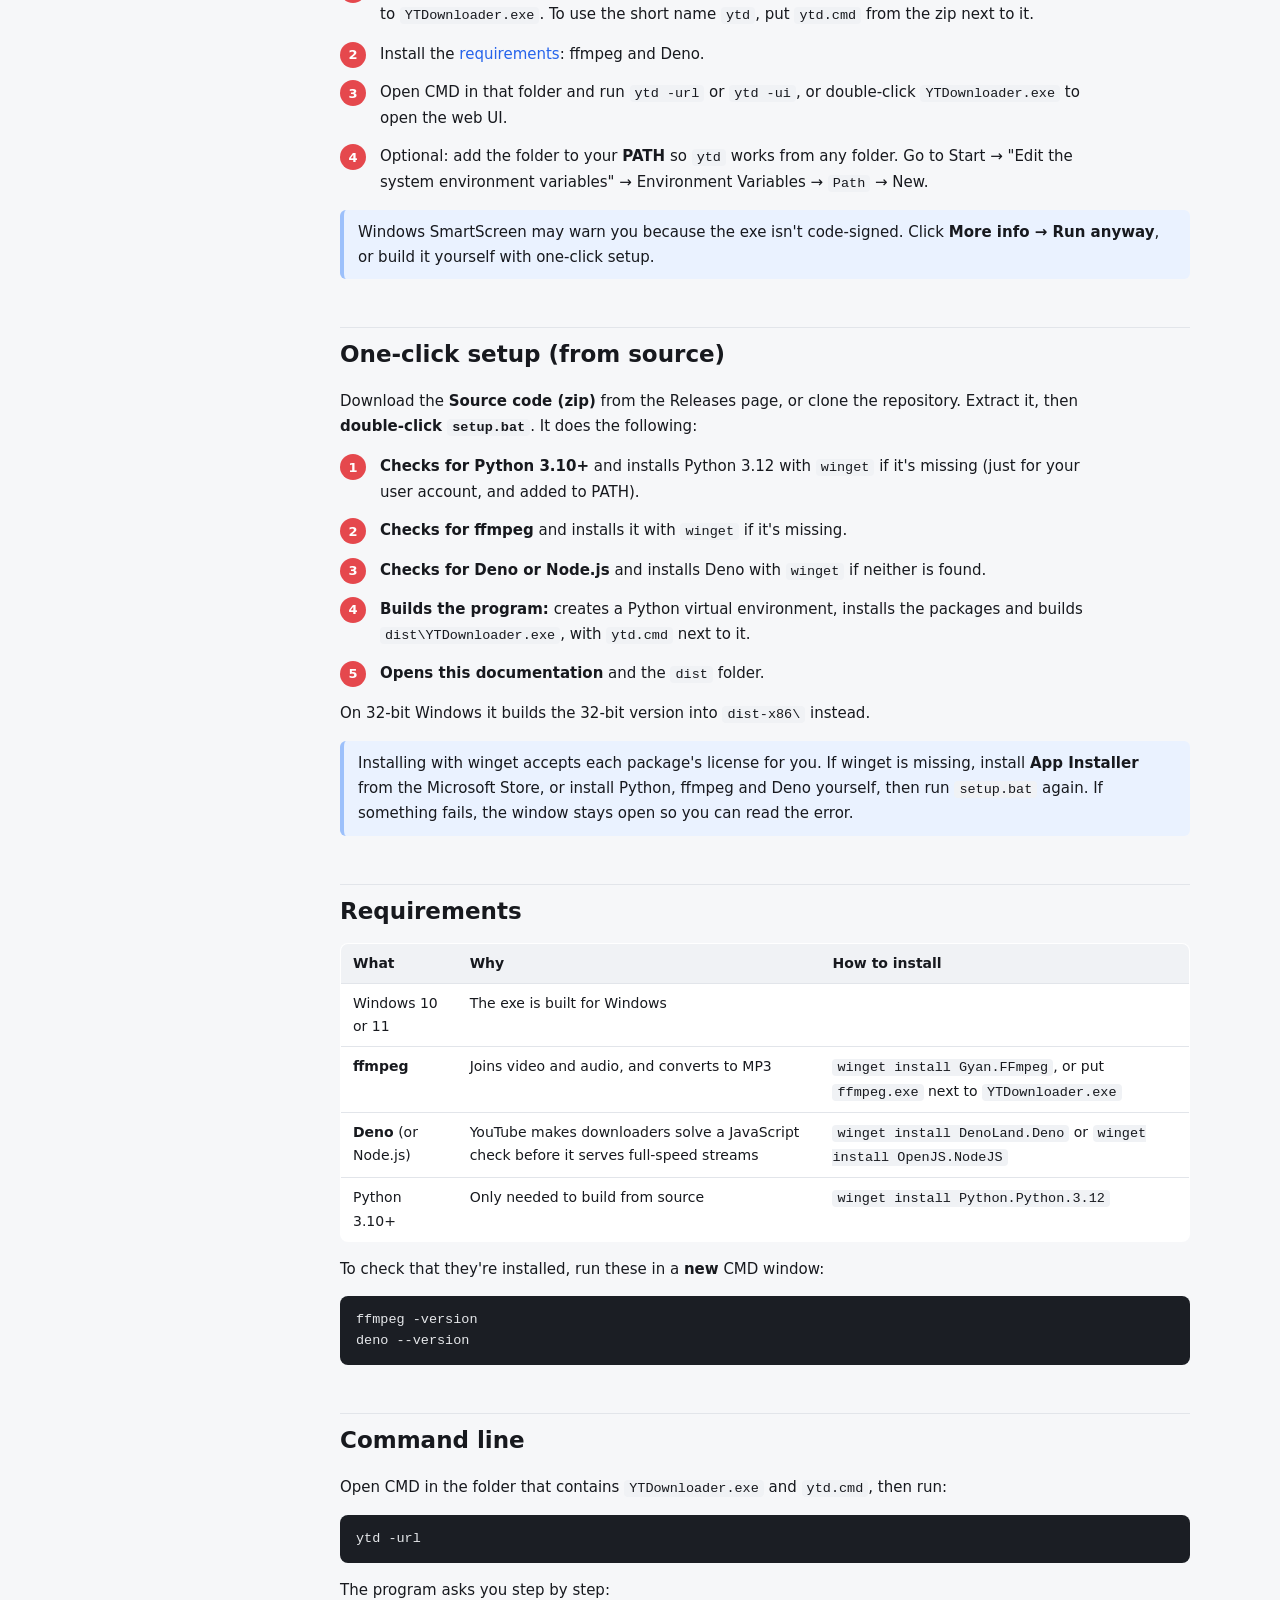
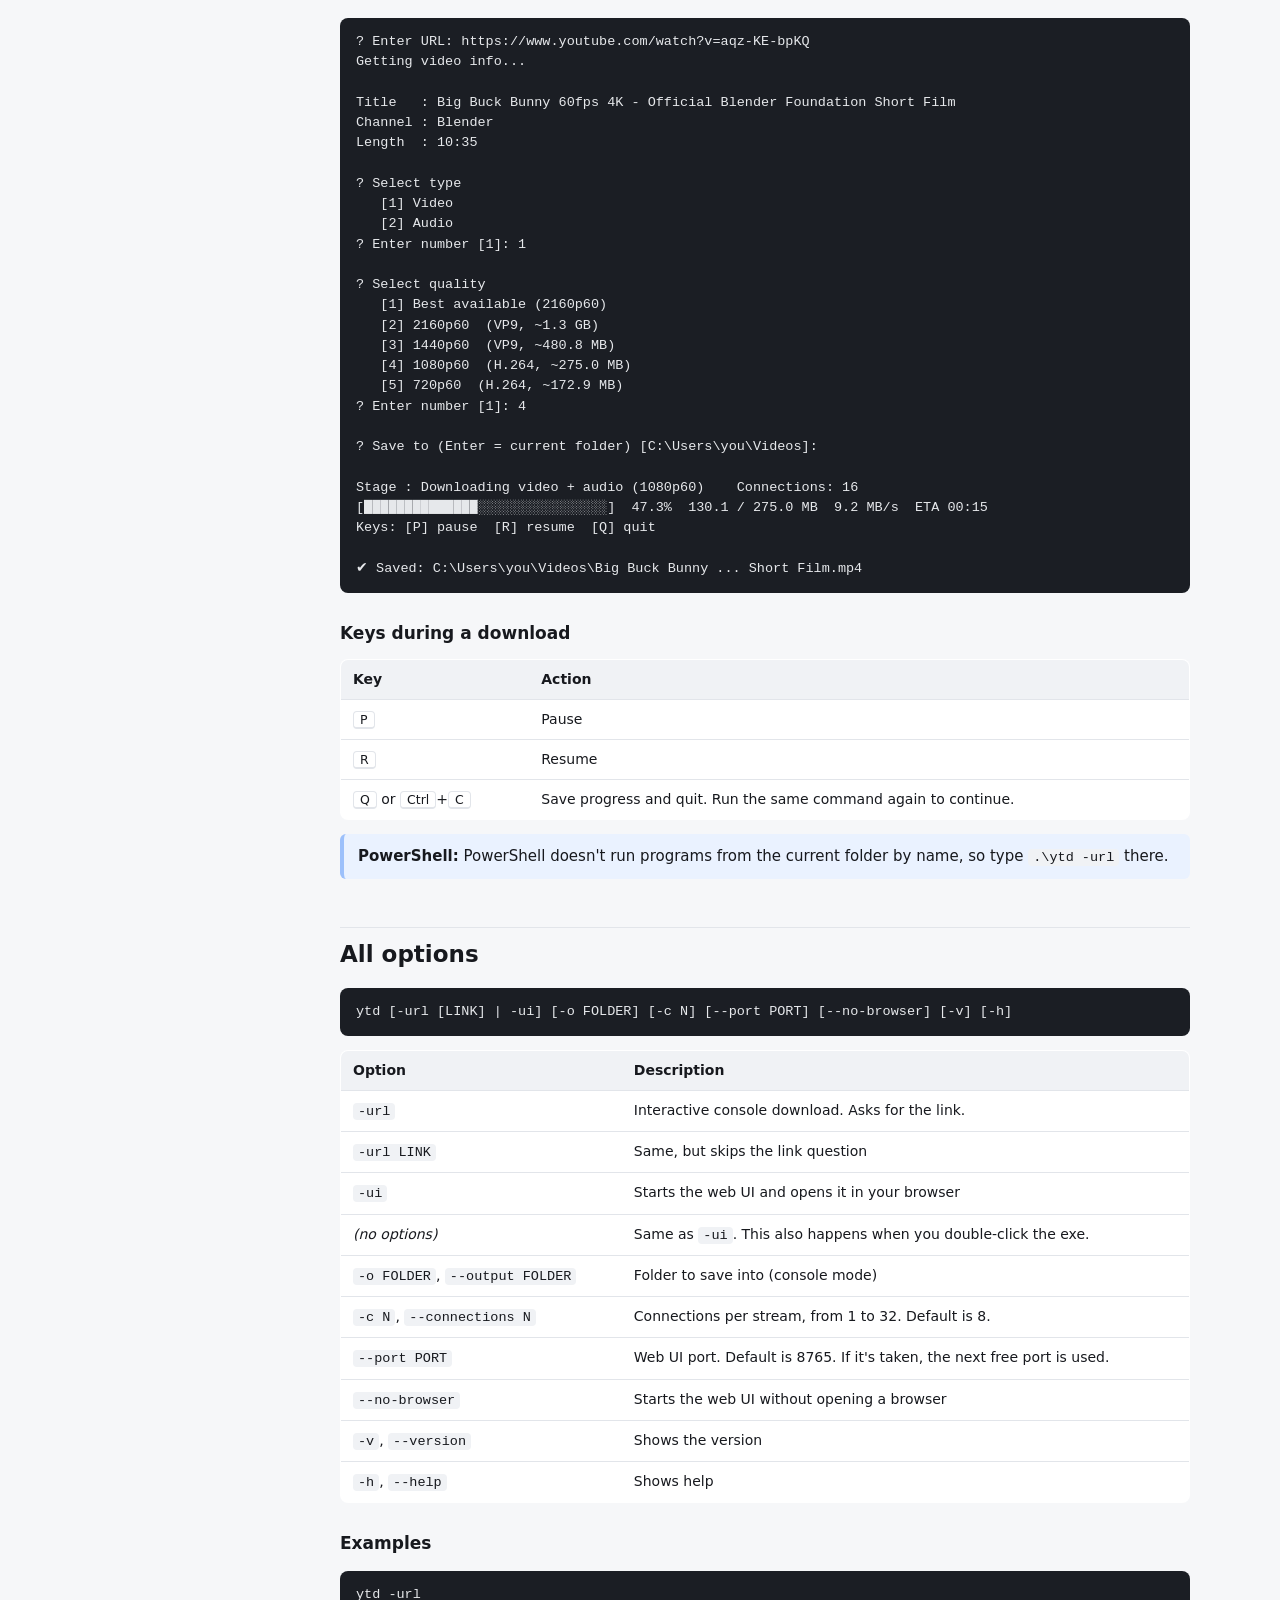
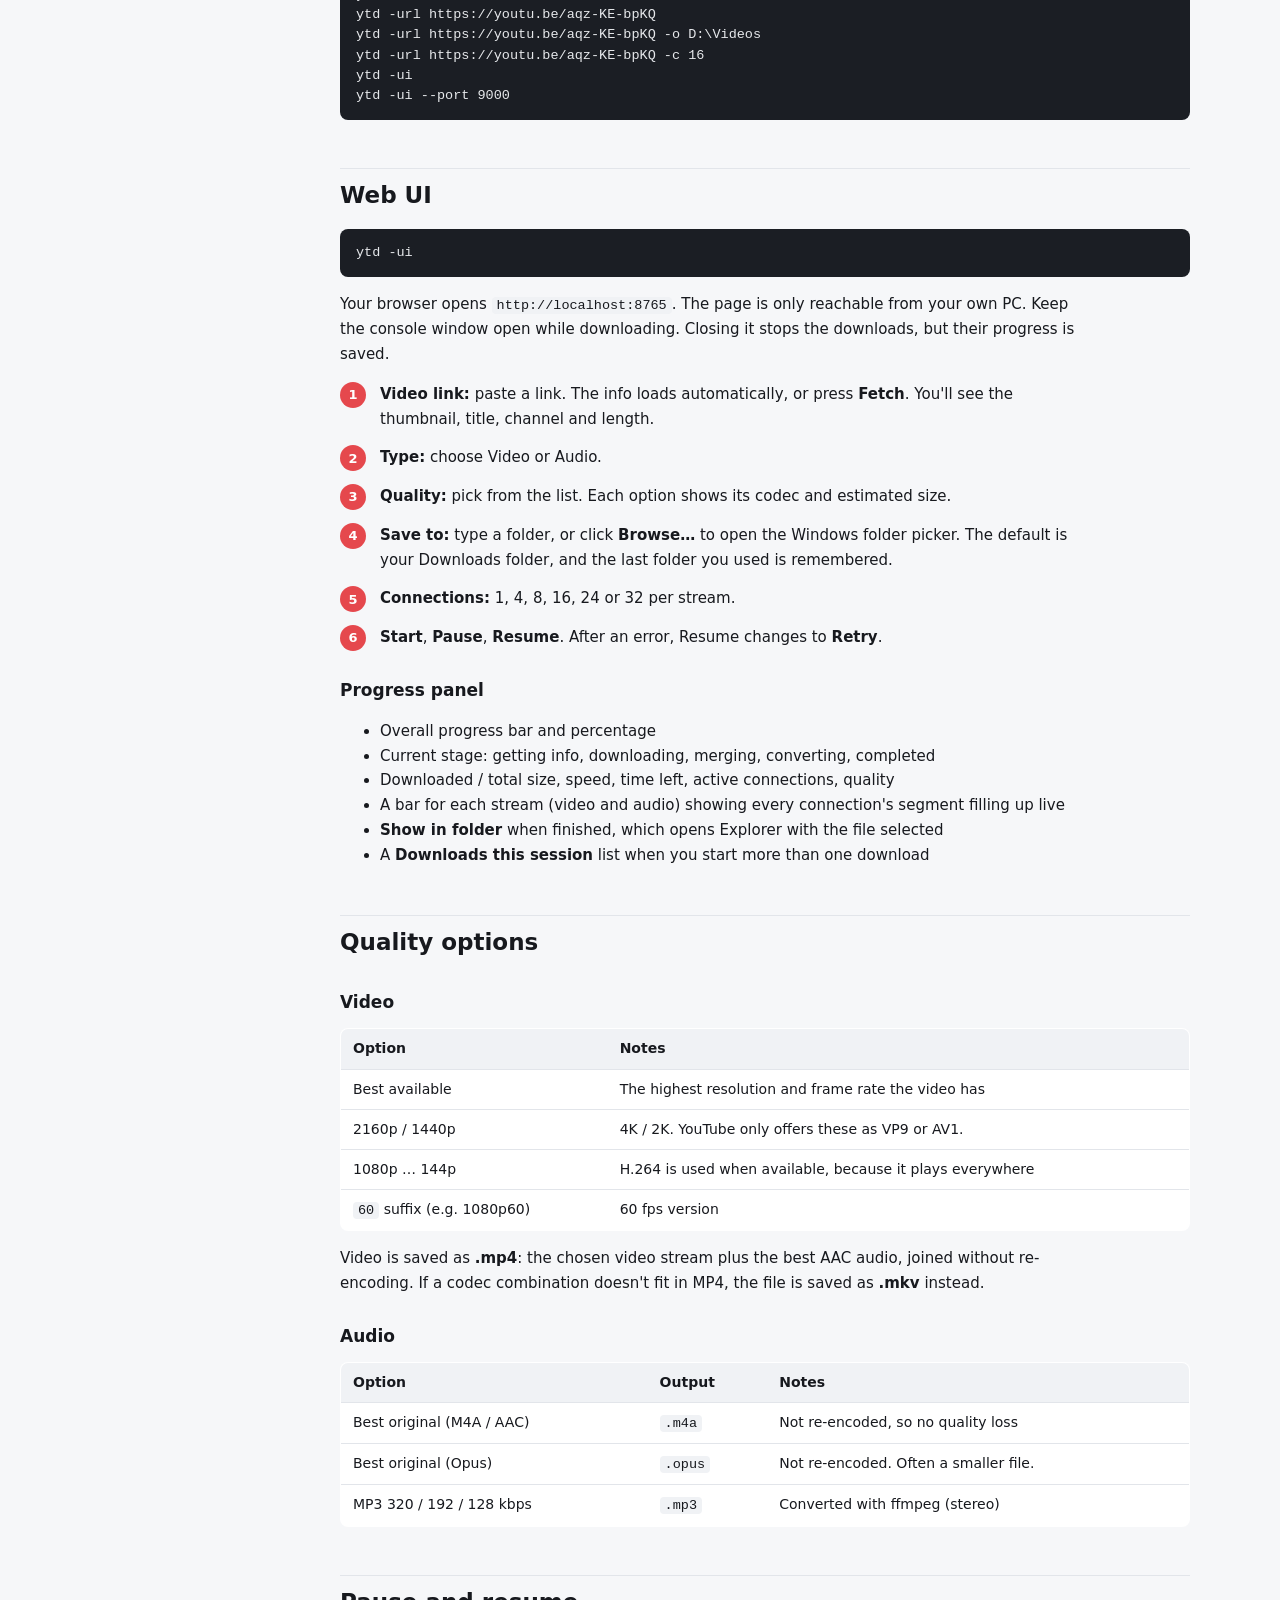
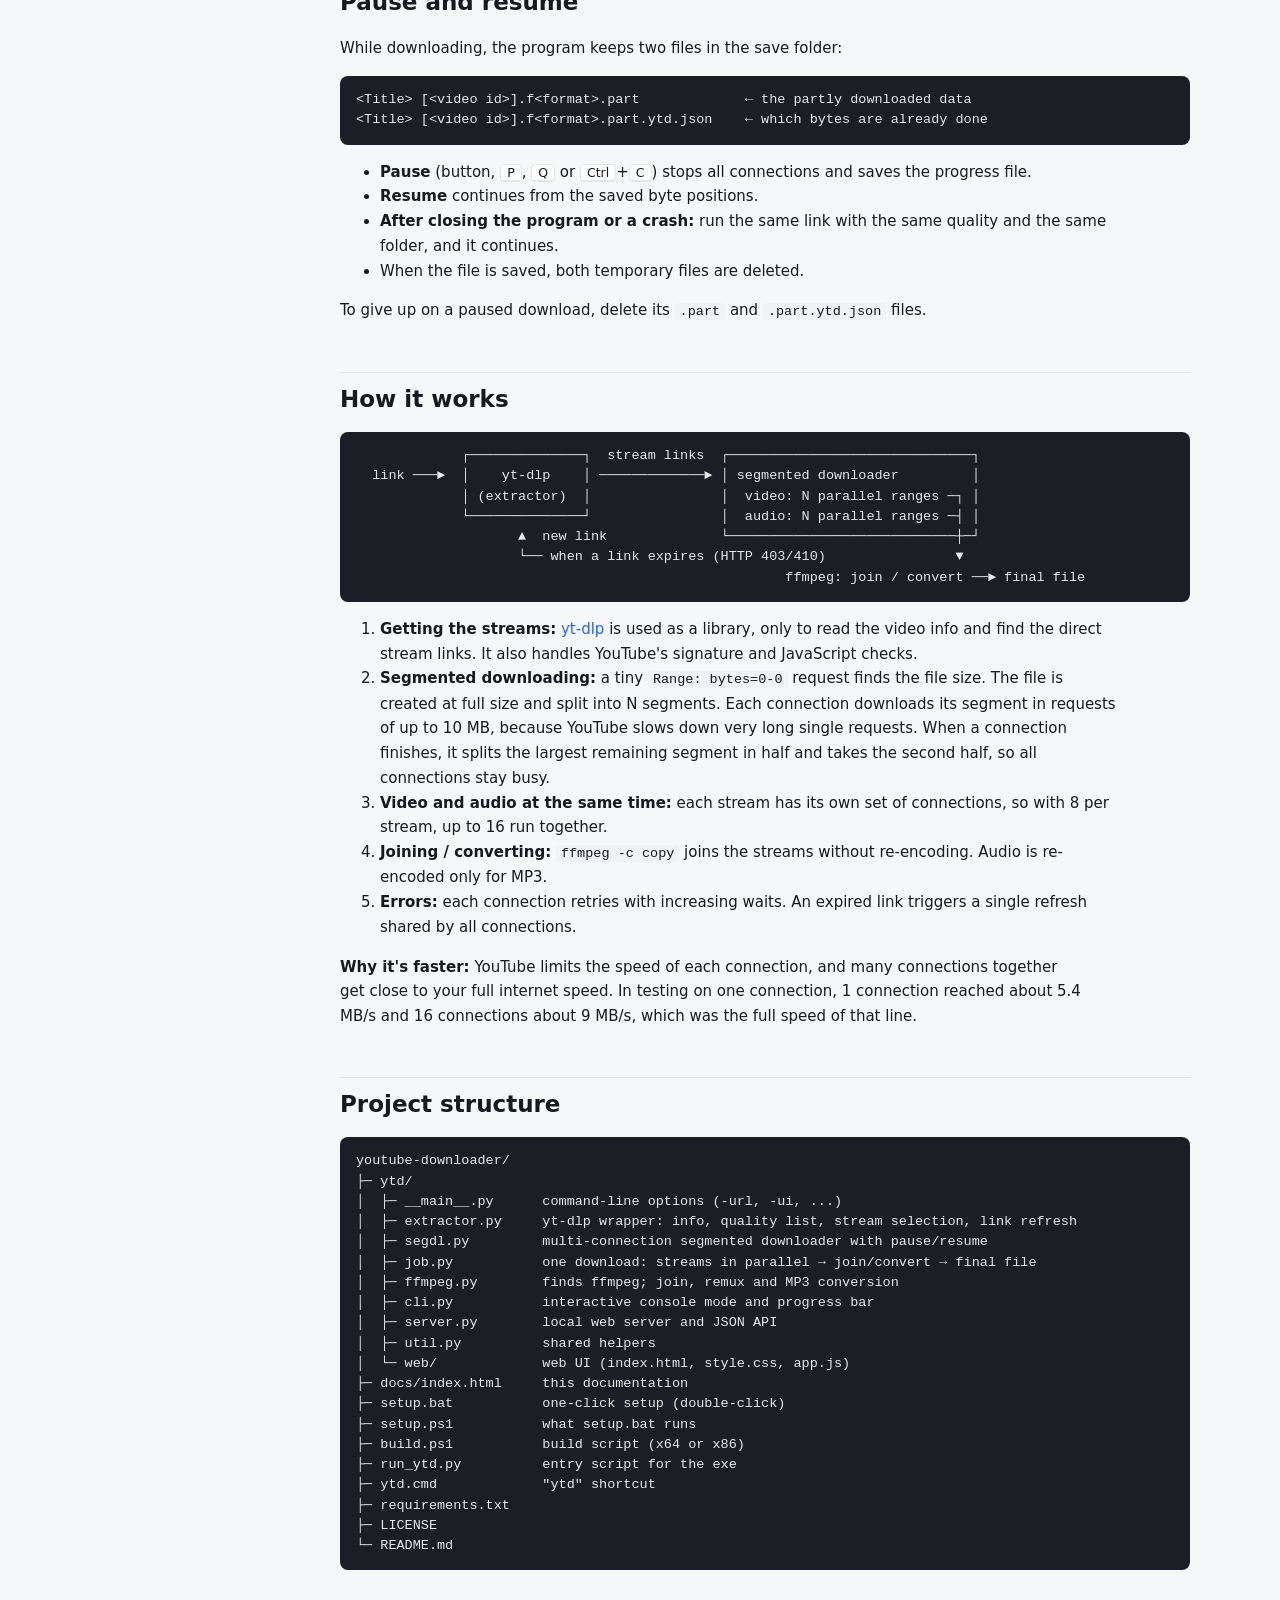
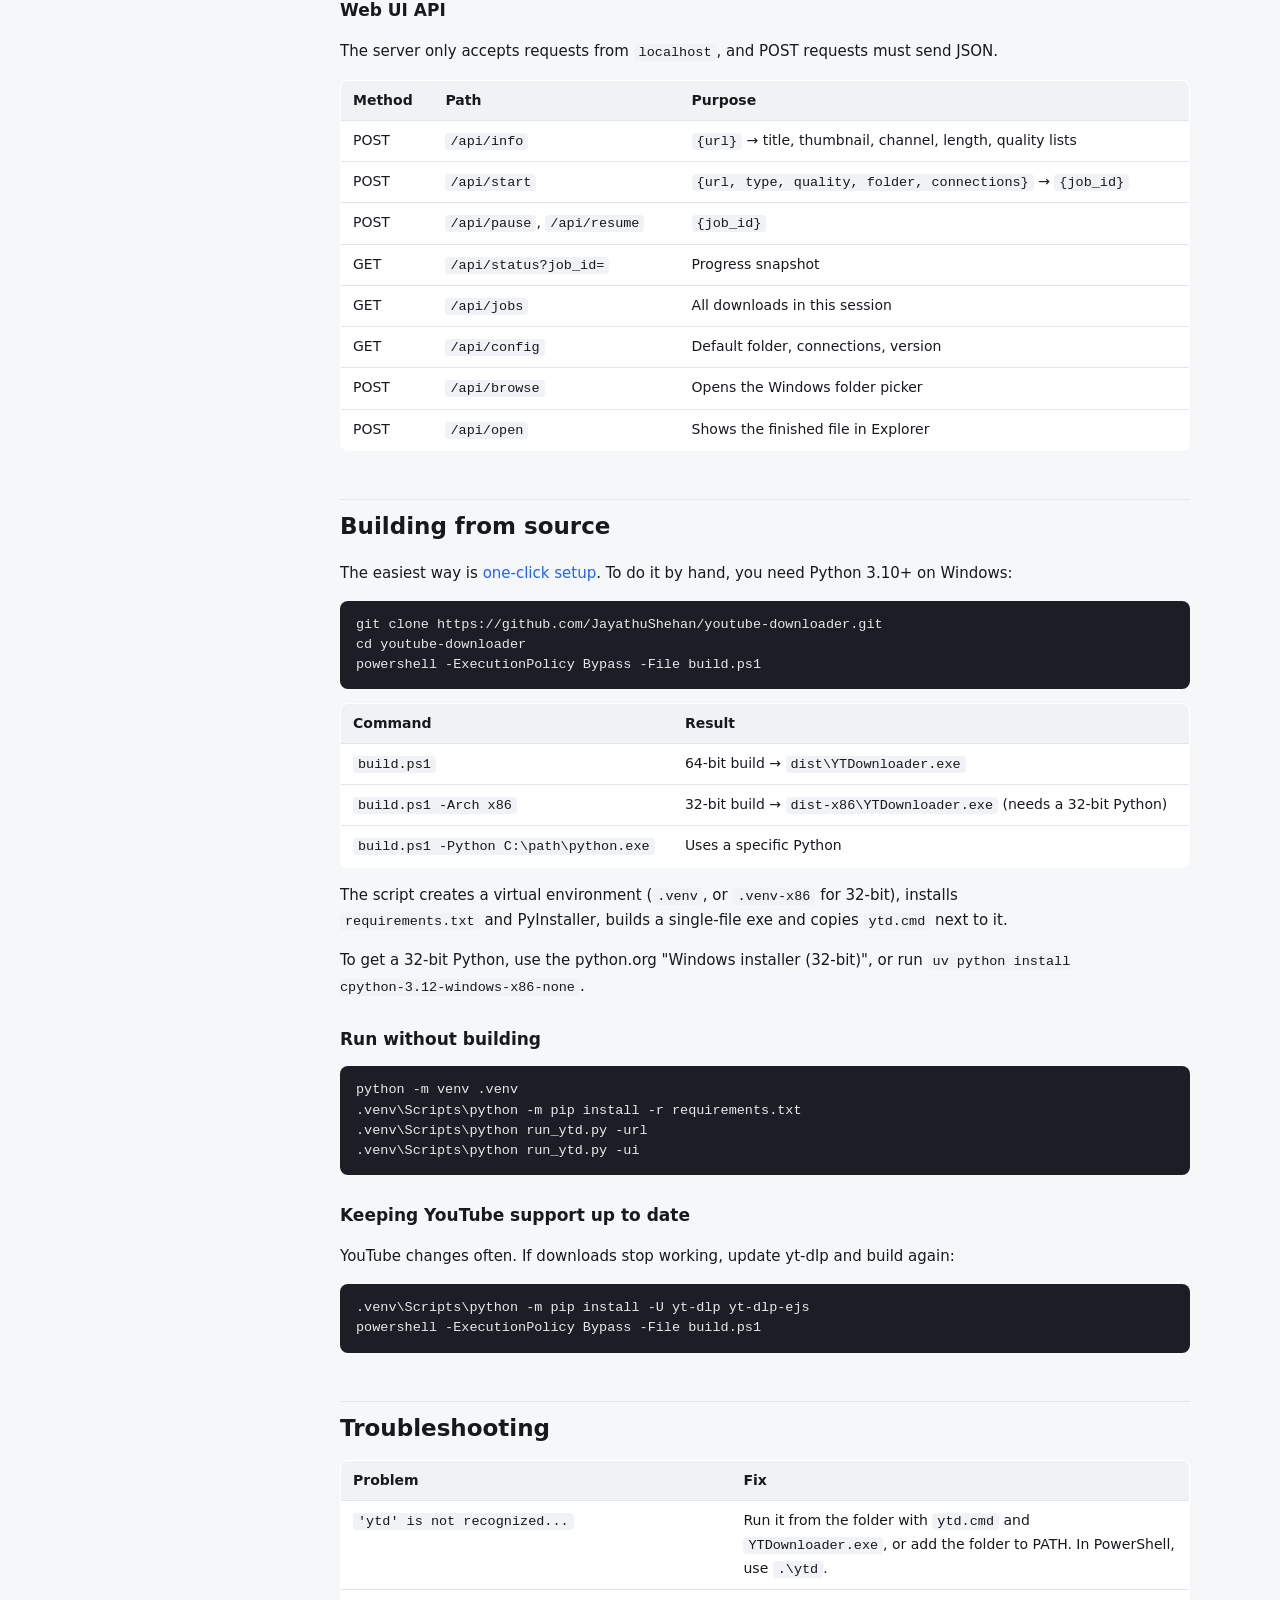
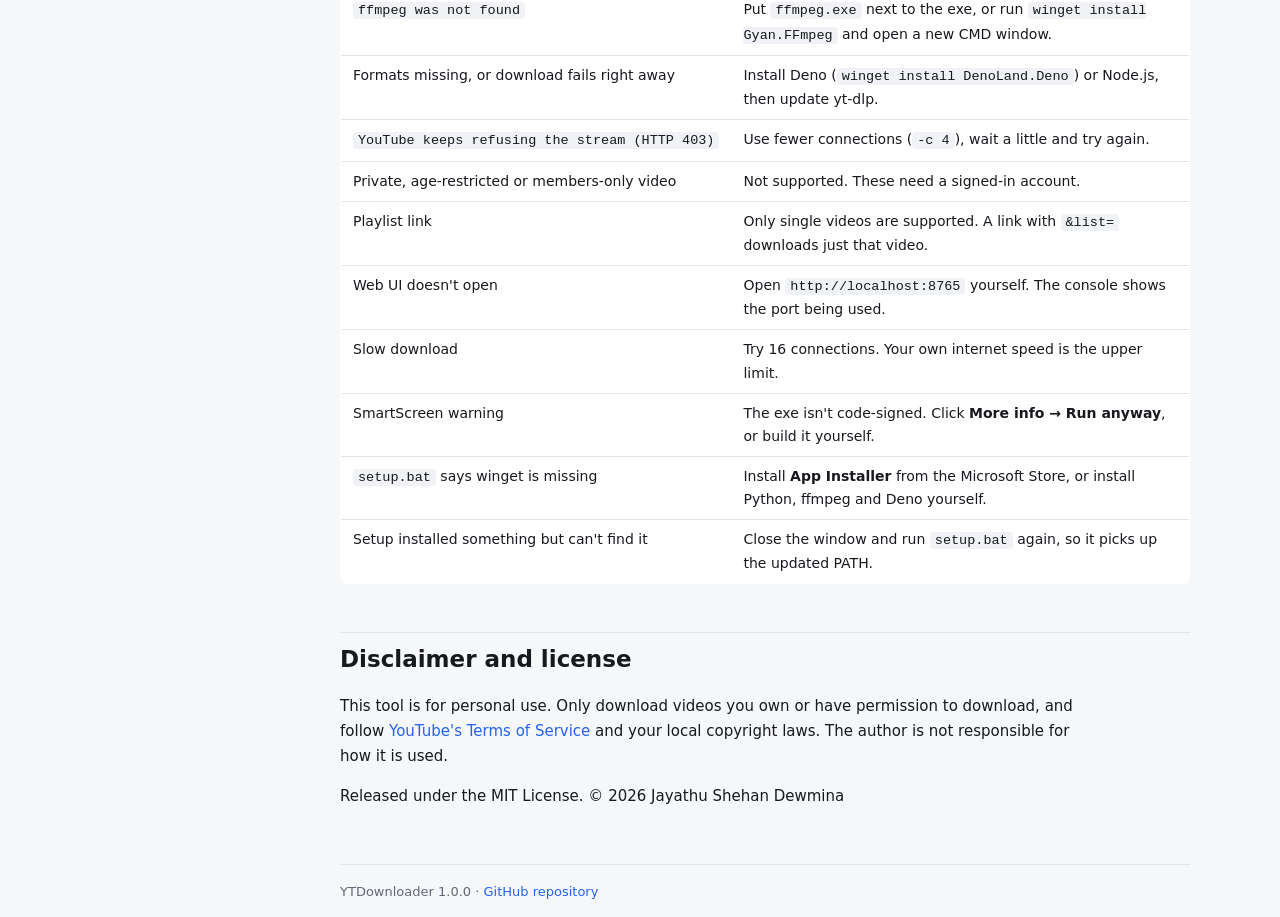
==== commit b9f6946b: "Add winget install instructions to README and docs" ====
--- a/docs/index.html
+++ b/docs/index.html
@@ -123,6 +123,15 @@
 
     <section id="download">
       <h2>Download</h2>
+      <h3>Install with winget (easiest)</h3>
+<pre><code>winget install JayathuShehan.YTDownloader</code></pre>
+      <p>This one command installs YTDownloader together with <b>ffmpeg</b> and <b>Deno</b> (on 64-bit Windows), and adds the <b><code>ytd</code></b> command to your PATH. Open a <b>new</b> terminal afterwards, then <code>ytd -url</code> and <code>ytd -ui</code> work from any folder, in CMD and PowerShell.</p>
+      <div class="table-wrap"><table>
+        <tr><th>Task</th><th>Command</th></tr>
+        <tr><td>Update to the latest version</td><td><code>winget upgrade JayathuShehan.YTDownloader</code></td></tr>
+        <tr><td>Uninstall</td><td><code>winget uninstall JayathuShehan.YTDownloader</code></td></tr>
+      </table></div>
+      <h3>Download manually</h3>
       <p>Get the files from the <a href="https://github.com/JayathuShehan/youtube-downloader/releases">Releases page</a> on GitHub.</p>
       <div class="table-wrap"><table>
         <tr><th>File</th><th>Use it when</th></tr>
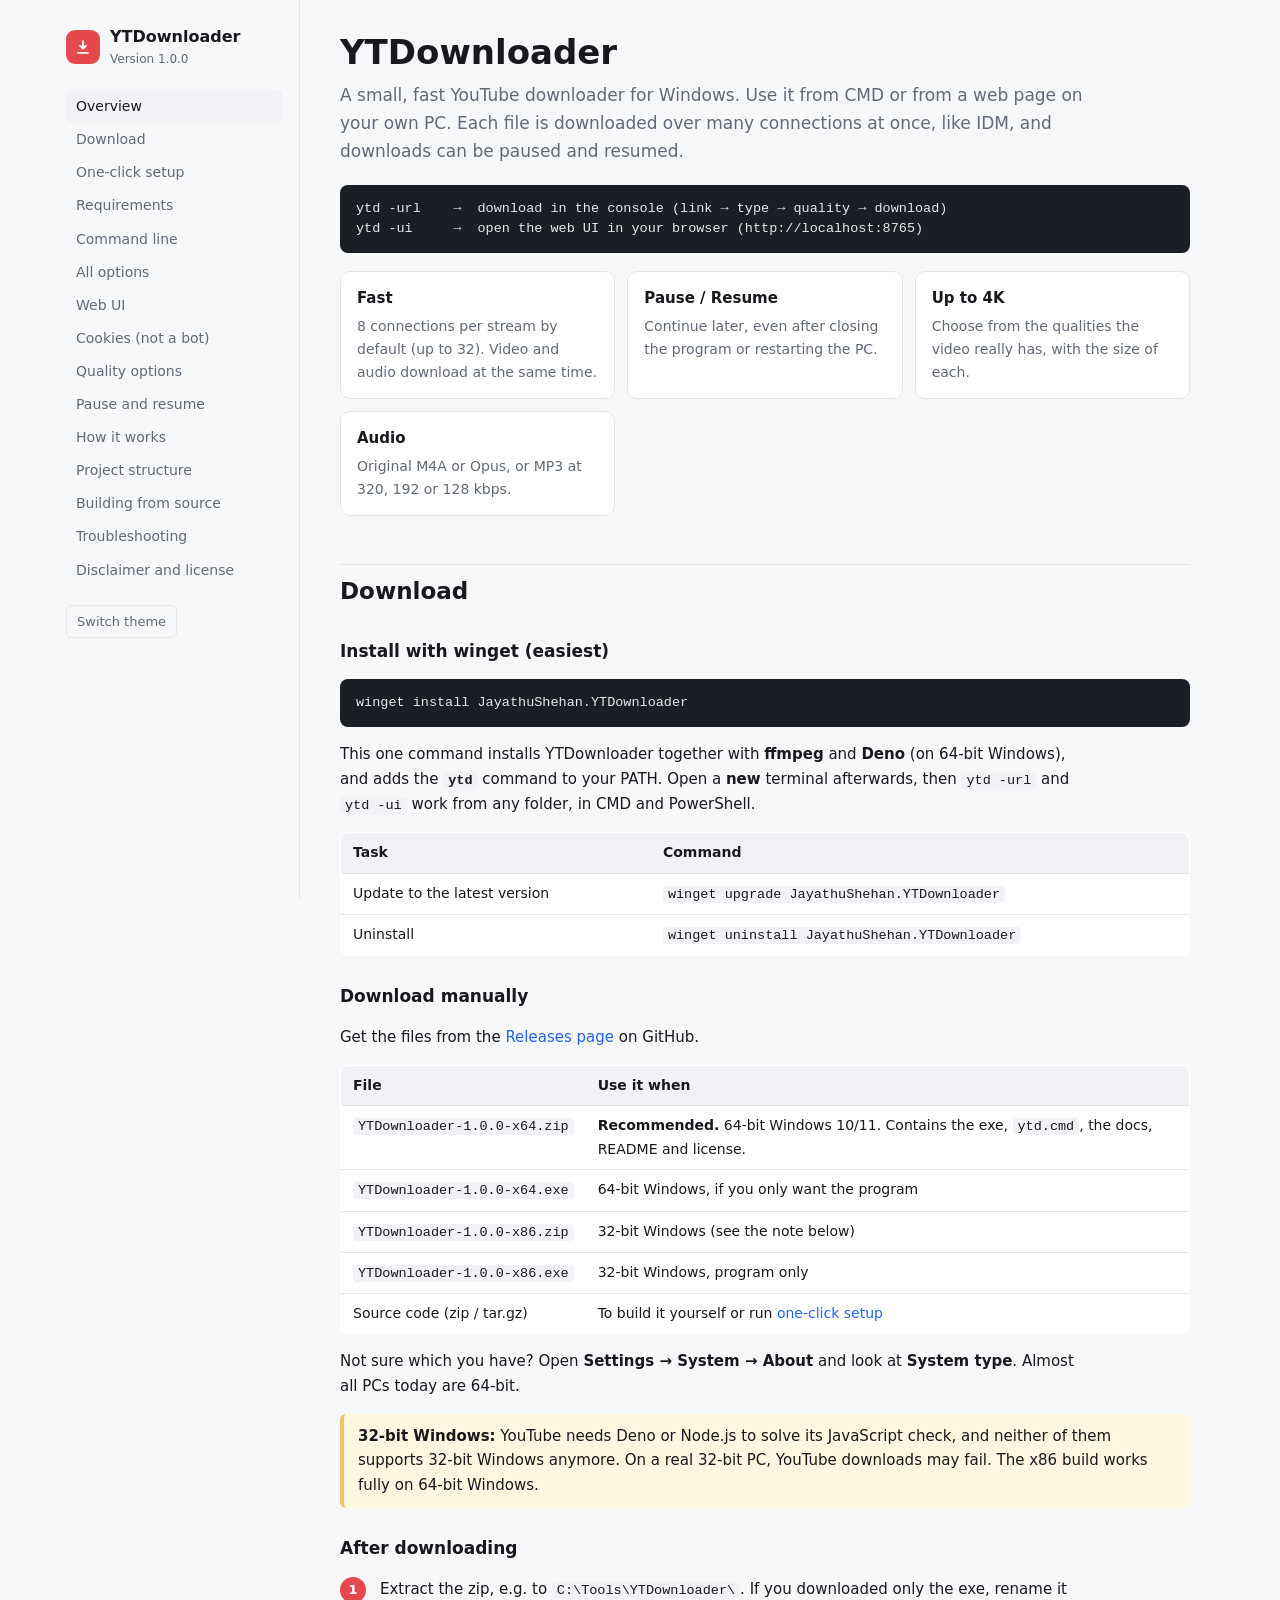
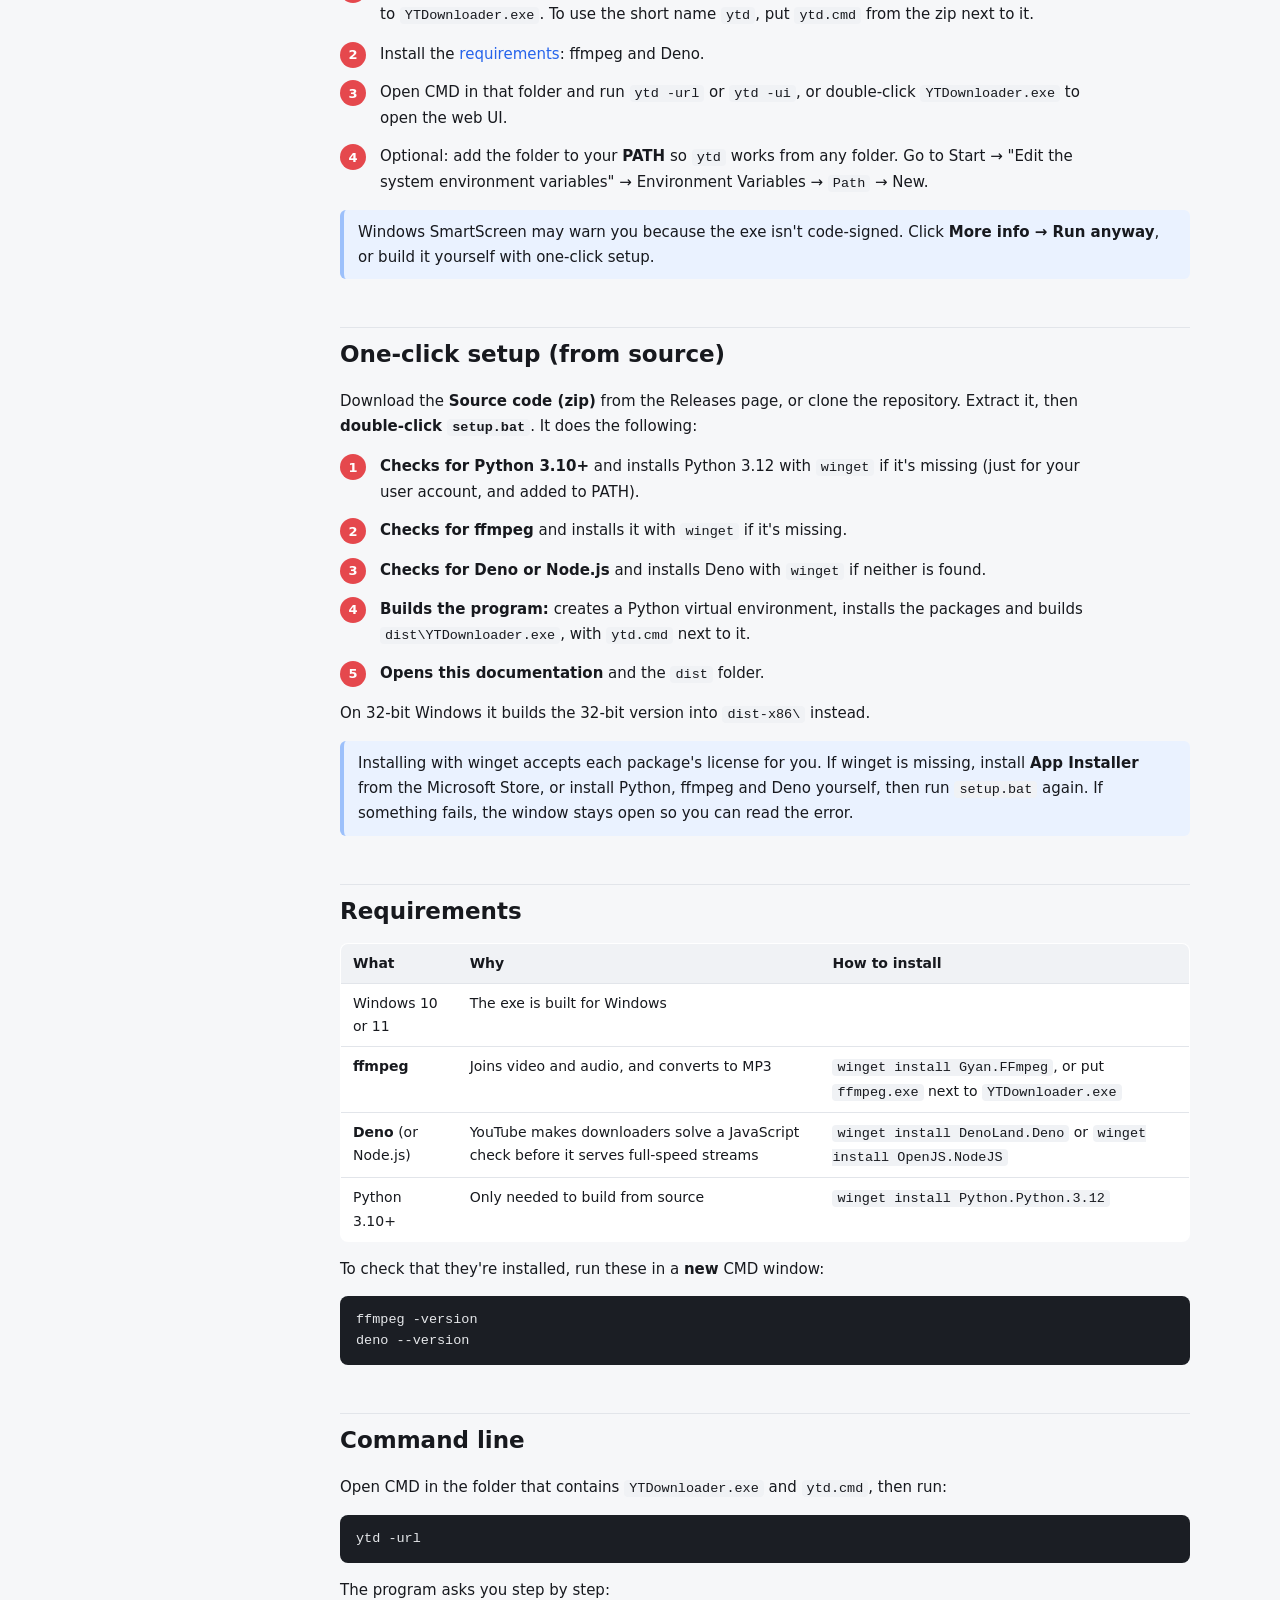
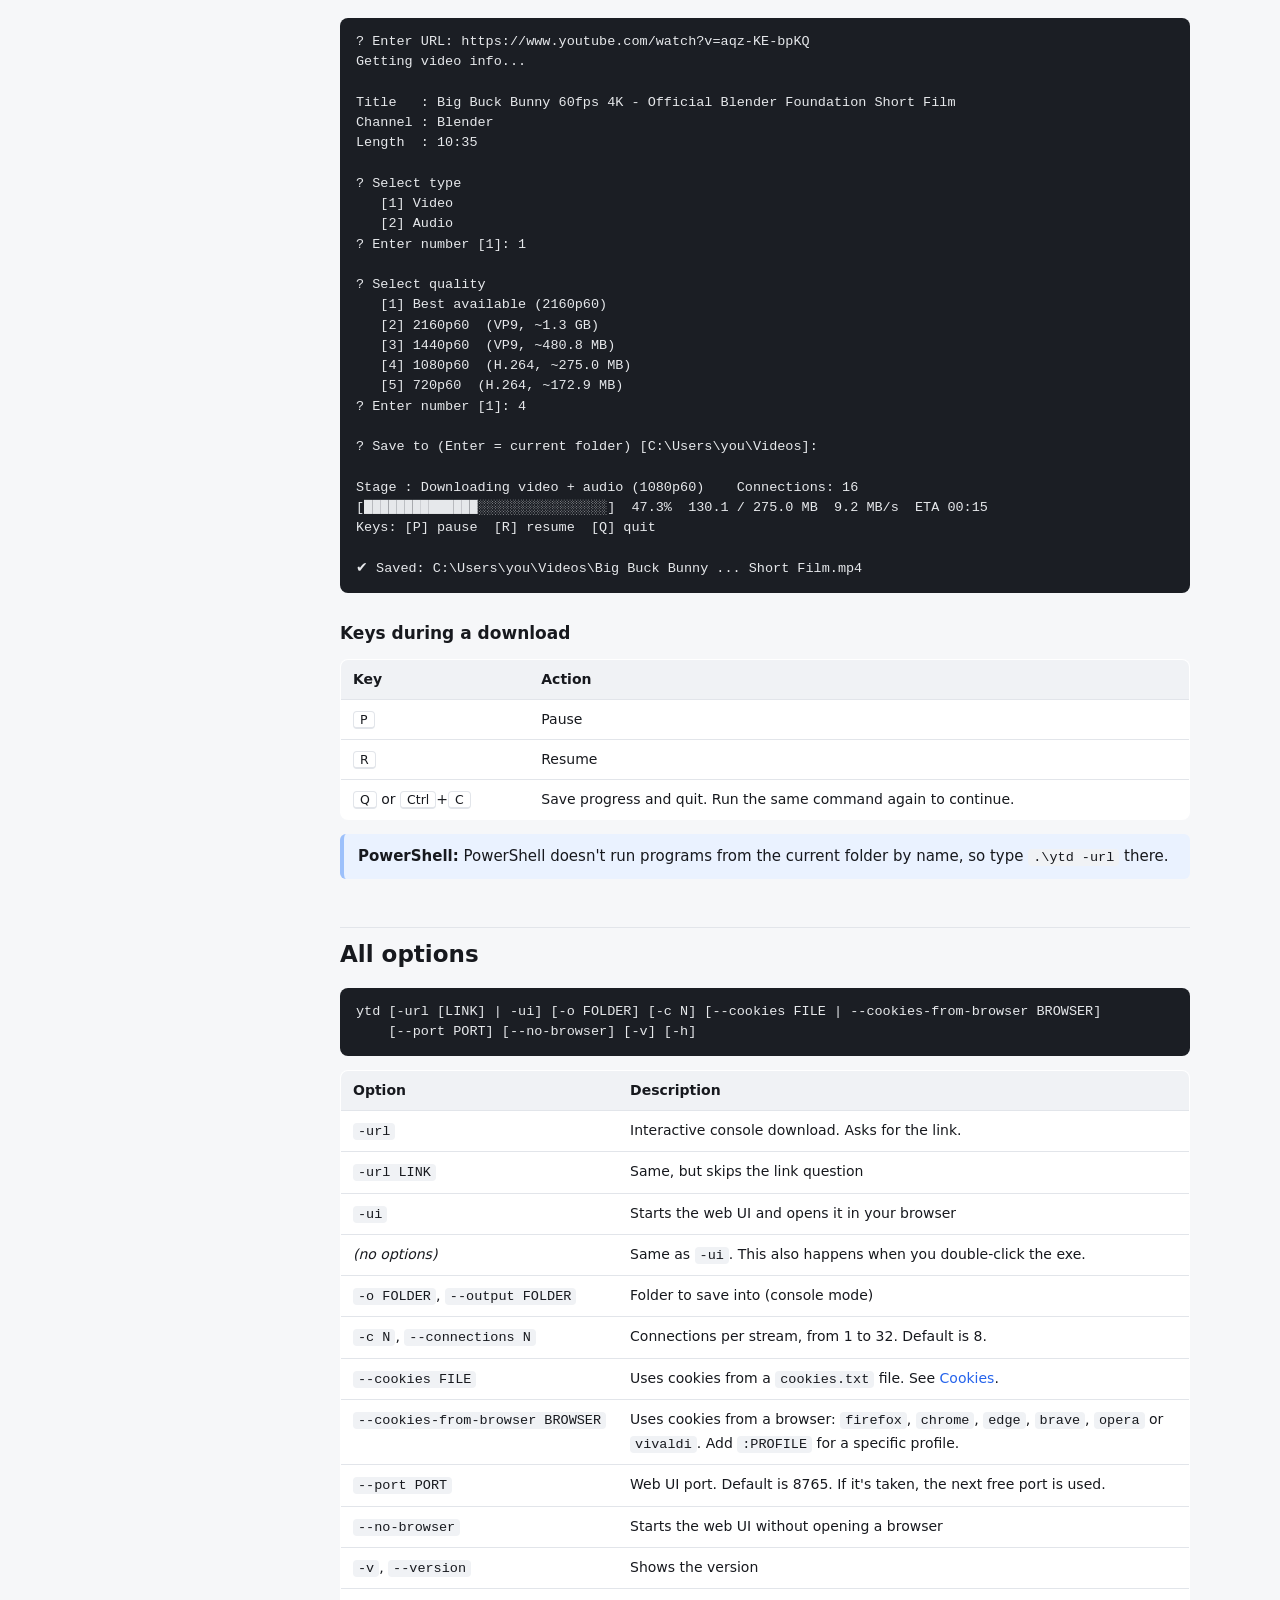
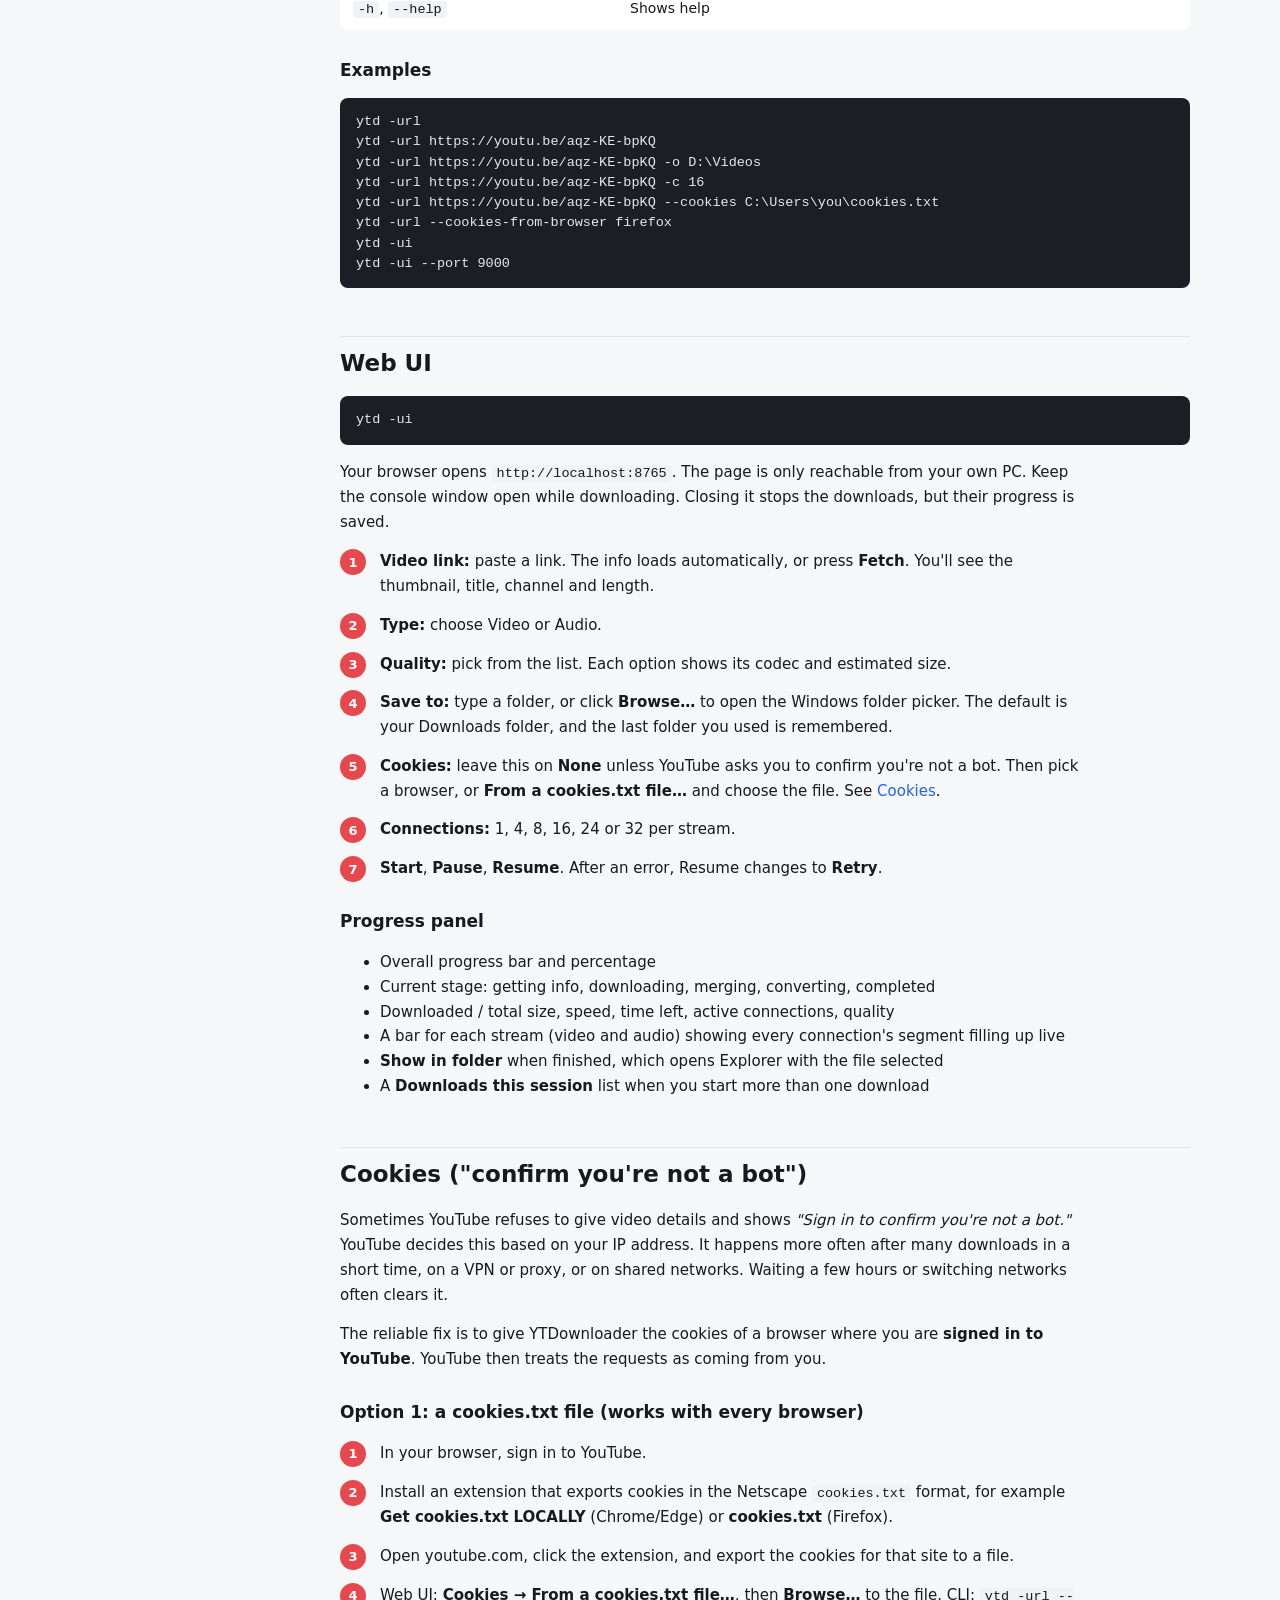
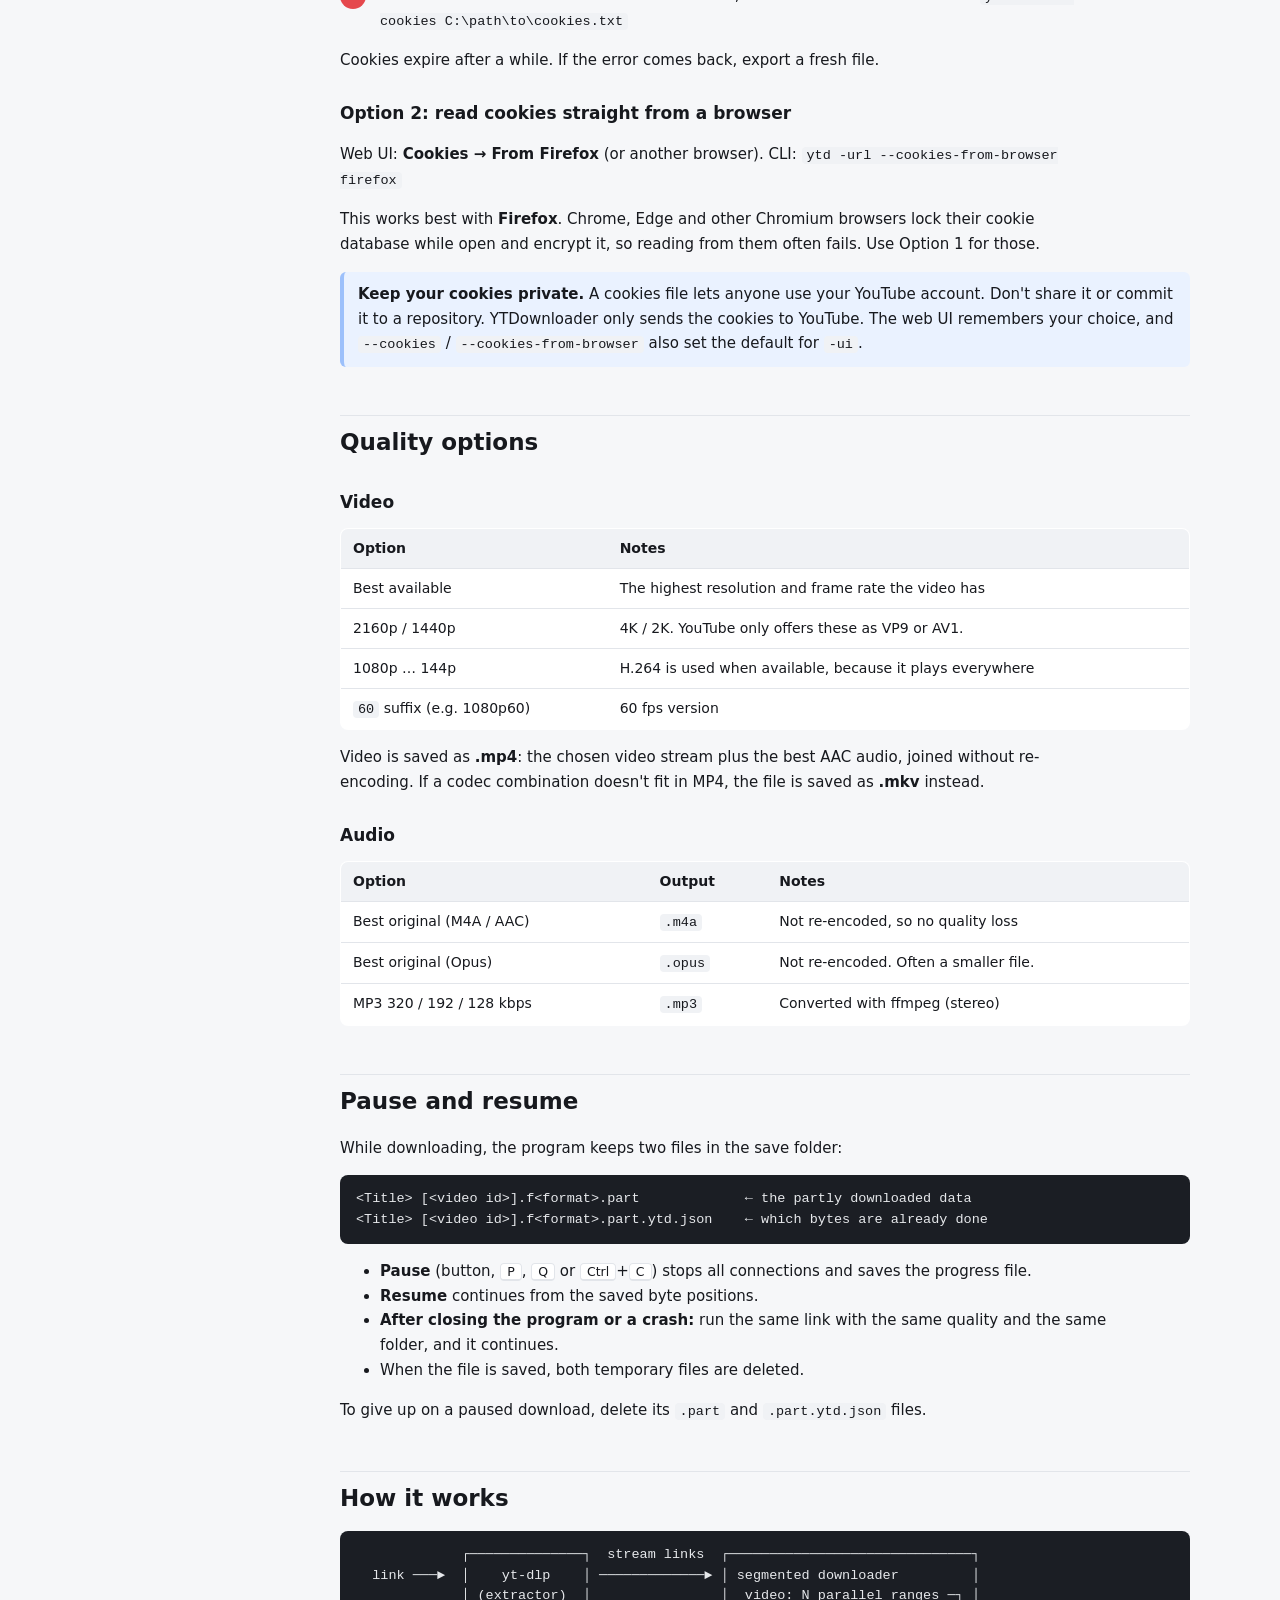
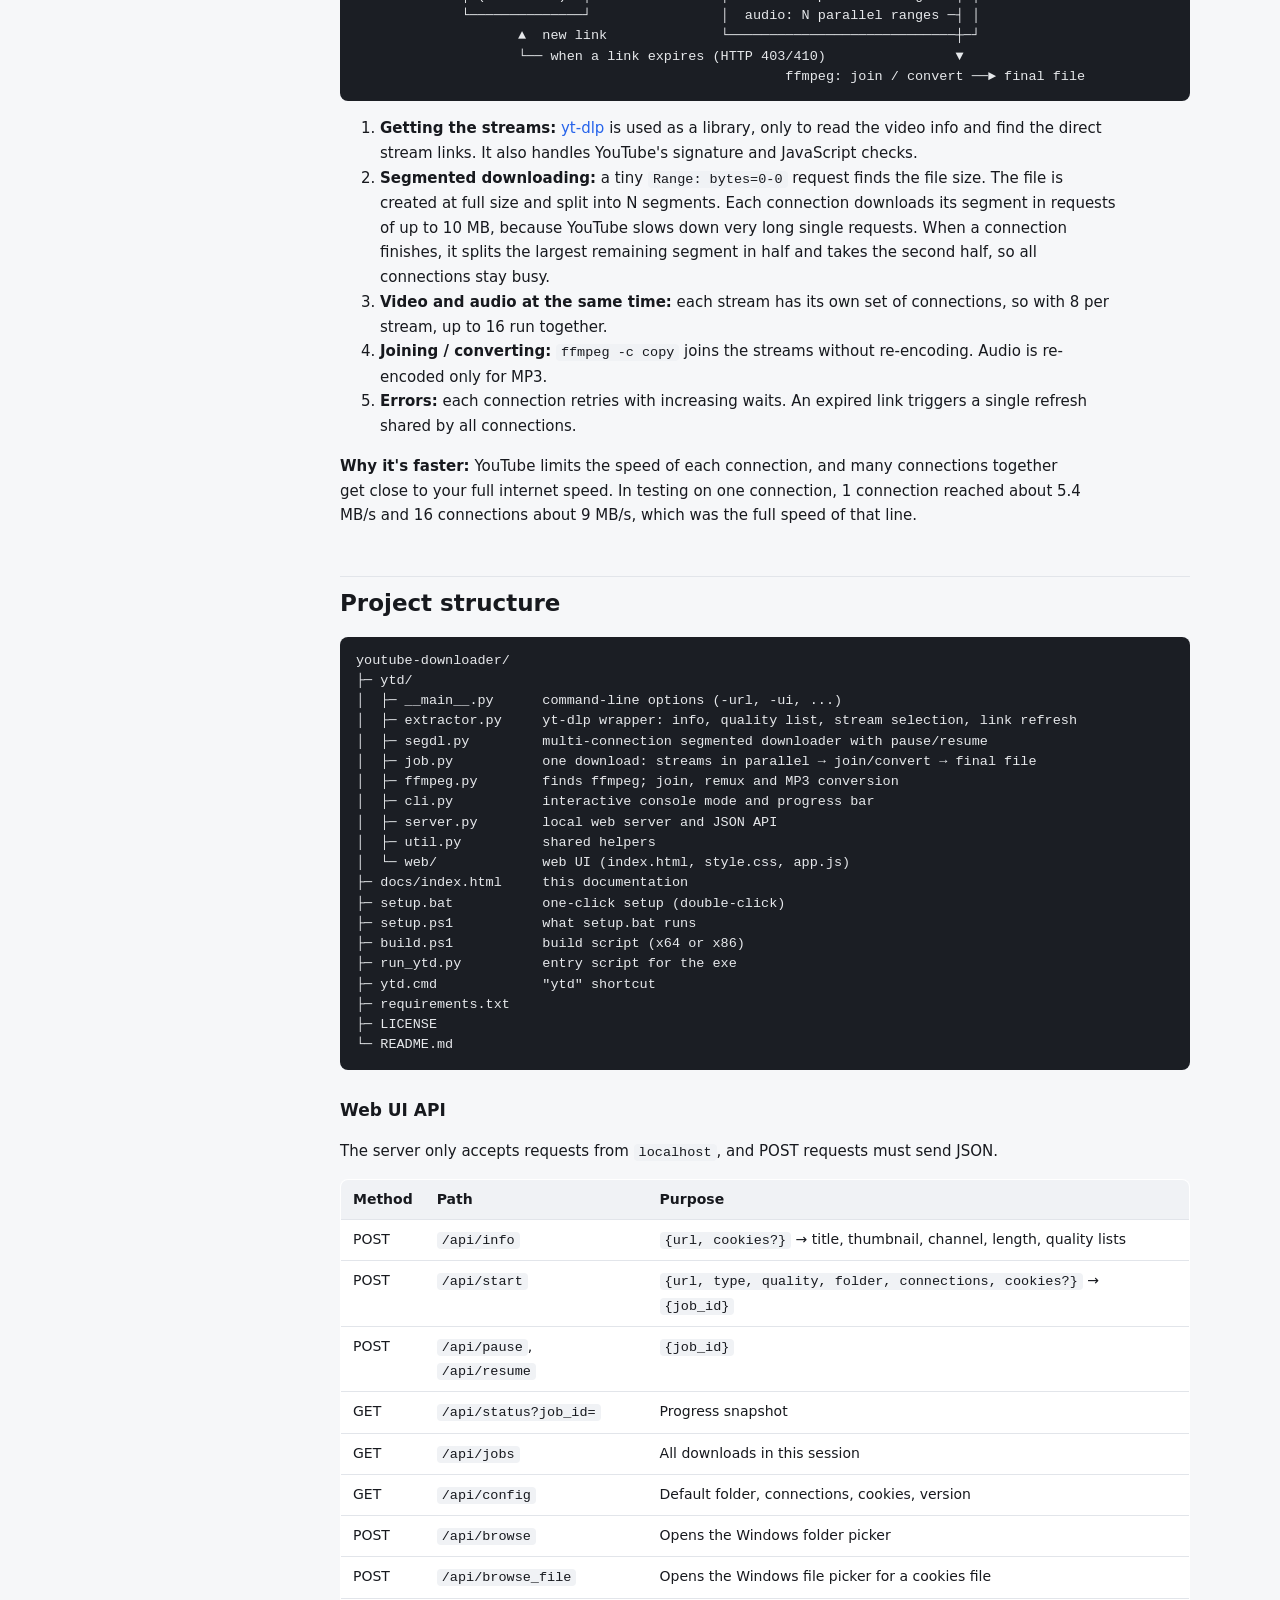
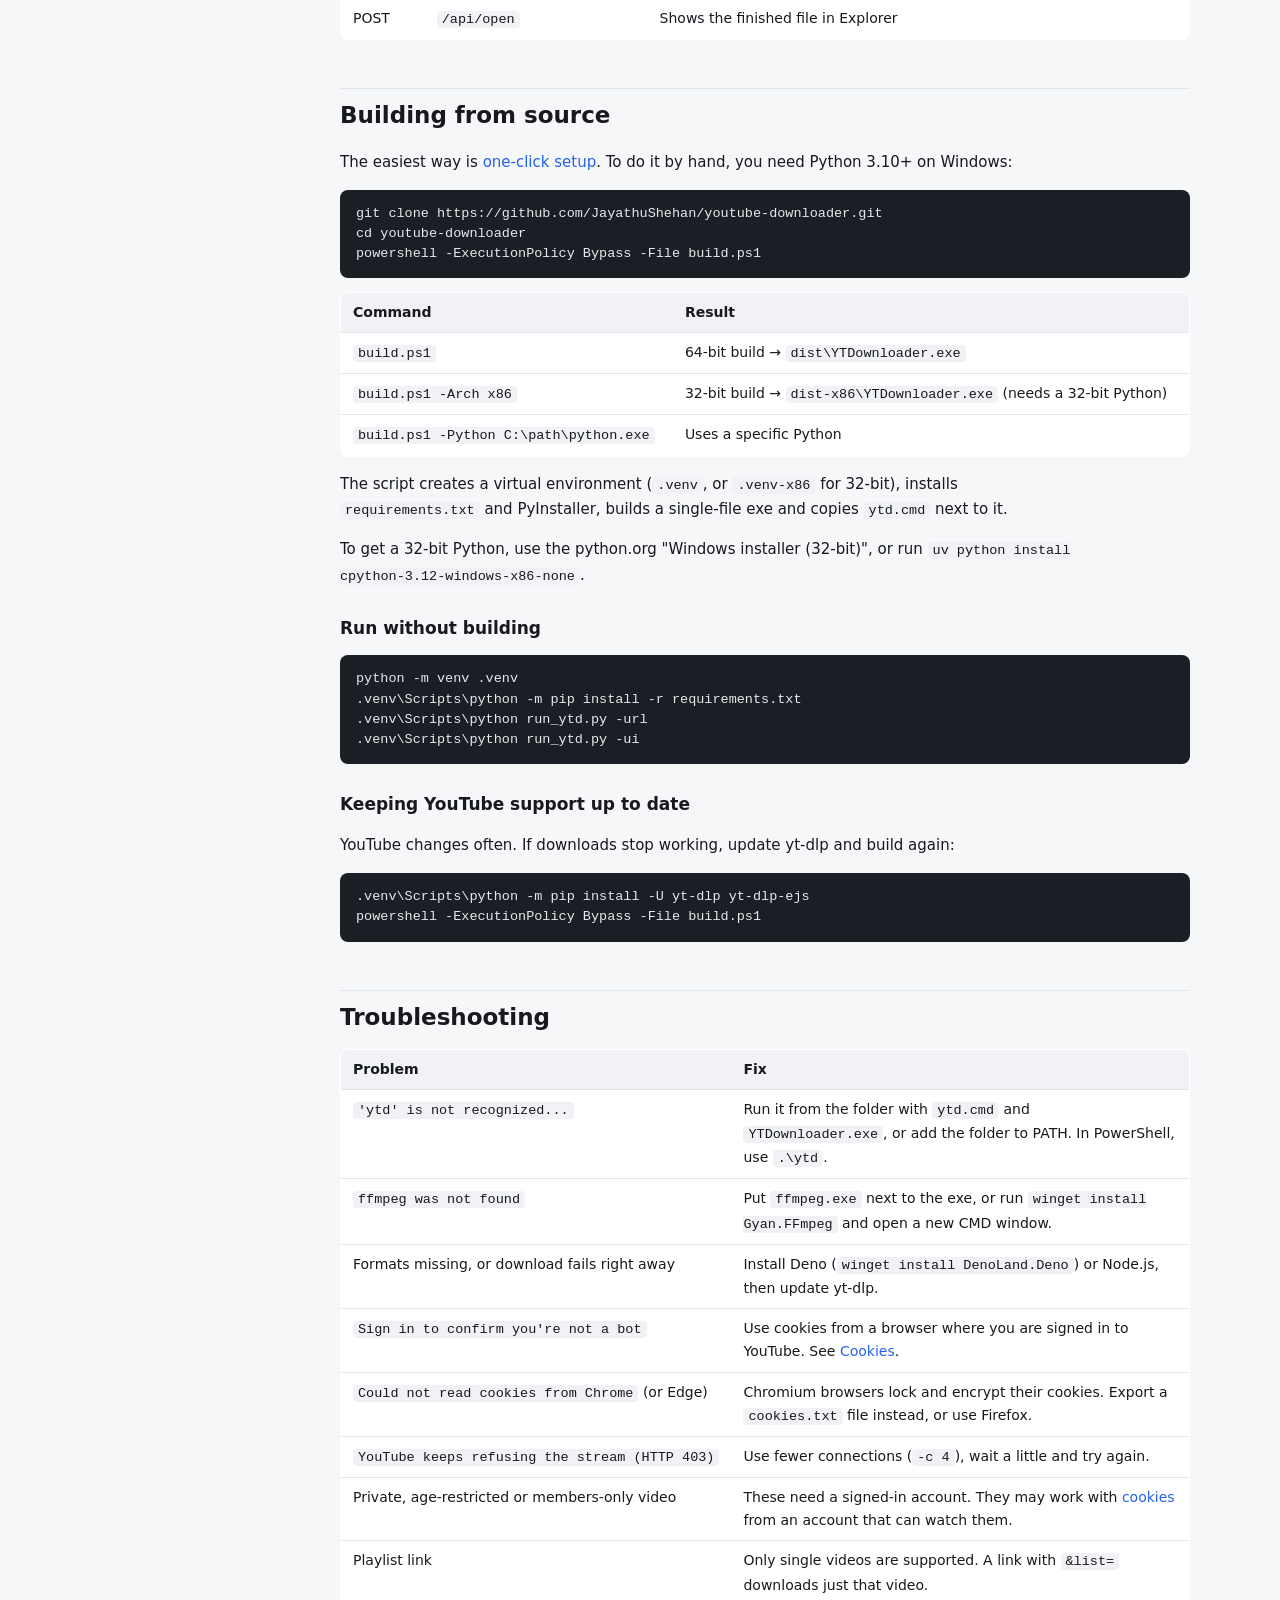
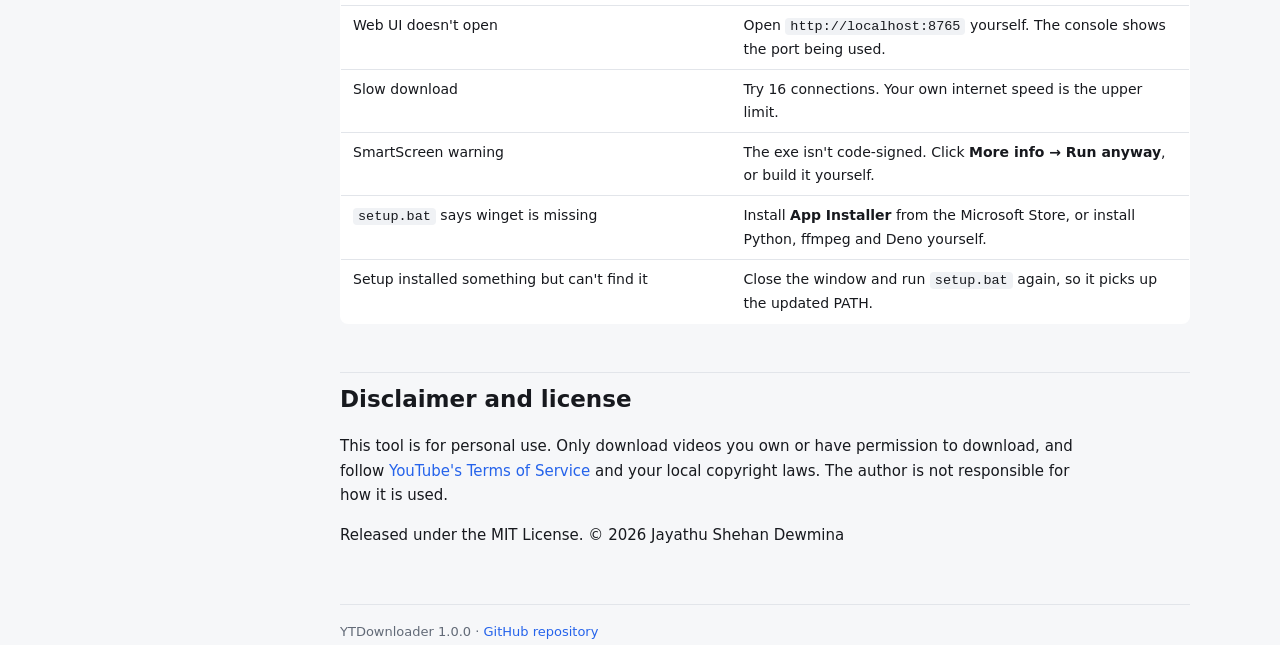
==== commit 8b0c42f2: "Document cookies for YouTube's bot check" ====
--- a/docs/index.html
+++ b/docs/index.html
@@ -96,6 +96,7 @@
       <li><a href="#cli">Command line</a></li>
       <li><a href="#options">All options</a></li>
       <li><a href="#web-ui">Web UI</a></li>
+      <li><a href="#cookies">Cookies (not a bot)</a></li>
       <li><a href="#quality">Quality options</a></li>
       <li><a href="#resume">Pause and resume</a></li>
       <li><a href="#how">How it works</a></li>
@@ -225,7 +226,8 @@
 
     <section id="options">
       <h2>All options</h2>
-<pre><code>ytd [-url [LINK] | -ui] [-o FOLDER] [-c N] [--port PORT] [--no-browser] [-v] [-h]</code></pre>
+<pre><code>ytd [-url [LINK] | -ui] [-o FOLDER] [-c N] [--cookies FILE | --cookies-from-browser BROWSER]
+    [--port PORT] [--no-browser] [-v] [-h]</code></pre>
       <div class="table-wrap"><table>
         <tr><th>Option</th><th>Description</th></tr>
         <tr><td><code>-url</code></td><td>Interactive console download. Asks for the link.</td></tr>
@@ -234,6 +236,8 @@
         <tr><td><i>(no options)</i></td><td>Same as <code>-ui</code>. This also happens when you double-click the exe.</td></tr>
         <tr><td><code>-o FOLDER</code>, <code>--output FOLDER</code></td><td>Folder to save into (console mode)</td></tr>
         <tr><td><code>-c N</code>, <code>--connections N</code></td><td>Connections per stream, from 1 to 32. Default is 8.</td></tr>
+        <tr><td><code>--cookies FILE</code></td><td>Uses cookies from a <code>cookies.txt</code> file. See <a href="#cookies">Cookies</a>.</td></tr>
+        <tr><td><code>--cookies-from-browser BROWSER</code></td><td>Uses cookies from a browser: <code>firefox</code>, <code>chrome</code>, <code>edge</code>, <code>brave</code>, <code>opera</code> or <code>vivaldi</code>. Add <code>:PROFILE</code> for a specific profile.</td></tr>
         <tr><td><code>--port PORT</code></td><td>Web UI port. Default is 8765. If it's taken, the next free port is used.</td></tr>
         <tr><td><code>--no-browser</code></td><td>Starts the web UI without opening a browser</td></tr>
         <tr><td><code>-v</code>, <code>--version</code></td><td>Shows the version</td></tr>
@@ -244,6 +248,8 @@
 ytd -url https://youtu.be/aqz-KE-bpKQ
 ytd -url https://youtu.be/aqz-KE-bpKQ -o D:\Videos
 ytd -url https://youtu.be/aqz-KE-bpKQ -c 16
+ytd -url https://youtu.be/aqz-KE-bpKQ --cookies C:\Users\you\cookies.txt
+ytd -url --cookies-from-browser firefox
 ytd -ui
 ytd -ui --port 9000</code></pre>
     </section>
@@ -257,6 +263,7 @@
         <li><b>Type:</b> choose Video or Audio.</li>
         <li><b>Quality:</b> pick from the list. Each option shows its codec and estimated size.</li>
         <li><b>Save to:</b> type a folder, or click <b>Browse…</b> to open the Windows folder picker. The default is your Downloads folder, and the last folder you used is remembered.</li>
+        <li><b>Cookies:</b> leave this on <b>None</b> unless YouTube asks you to confirm you're not a bot. Then pick a browser, or <b>From a cookies.txt file…</b> and choose the file. See <a href="#cookies">Cookies</a>.</li>
         <li><b>Connections:</b> 1, 4, 8, 16, 24 or 32 per stream.</li>
         <li><b>Start</b>, <b>Pause</b>, <b>Resume</b>. After an error, Resume changes to <b>Retry</b>.</li>
       </ol>
@@ -269,6 +276,24 @@
         <li><b>Show in folder</b> when finished, which opens Explorer with the file selected</li>
         <li>A <b>Downloads this session</b> list when you start more than one download</li>
       </ul>
+    </section>
+
+    <section id="cookies">
+      <h2>Cookies ("confirm you're not a bot")</h2>
+      <p>Sometimes YouTube refuses to give video details and shows <i>"Sign in to confirm you're not a bot."</i> YouTube decides this based on your IP address. It happens more often after many downloads in a short time, on a VPN or proxy, or on shared networks. Waiting a few hours or switching networks often clears it.</p>
+      <p>The reliable fix is to give YTDownloader the cookies of a browser where you are <b>signed in to YouTube</b>. YouTube then treats the requests as coming from you.</p>
+      <h3>Option 1: a cookies.txt file (works with every browser)</h3>
+      <ol class="steps">
+        <li>In your browser, sign in to YouTube.</li>
+        <li>Install an extension that exports cookies in the Netscape <code>cookies.txt</code> format, for example <b>Get cookies.txt LOCALLY</b> (Chrome/Edge) or <b>cookies.txt</b> (Firefox).</li>
+        <li>Open youtube.com, click the extension, and export the cookies for that site to a file.</li>
+        <li>Web UI: <b>Cookies → From a cookies.txt file…</b>, then <b>Browse…</b> to the file. CLI: <code>ytd -url --cookies C:\path\to\cookies.txt</code></li>
+      </ol>
+      <p>Cookies expire after a while. If the error comes back, export a fresh file.</p>
+      <h3>Option 2: read cookies straight from a browser</h3>
+      <p>Web UI: <b>Cookies → From Firefox</b> (or another browser). CLI: <code>ytd -url --cookies-from-browser firefox</code></p>
+      <p>This works best with <b>Firefox</b>. Chrome, Edge and other Chromium browsers lock their cookie database while open and encrypt it, so reading from them often fails. Use Option 1 for those.</p>
+      <div class="note"><b>Keep your cookies private.</b> A cookies file lets anyone use your YouTube account. Don't share it or commit it to a repository. YTDownloader only sends the cookies to YouTube. The web UI remembers your choice, and <code>--cookies</code> / <code>--cookies-from-browser</code> also set the default for <code>-ui</code>.</div>
     </section>
 
     <section id="quality">
@@ -350,13 +375,14 @@
       <p>The server only accepts requests from <code>localhost</code>, and POST requests must send JSON.</p>
       <div class="table-wrap"><table>
         <tr><th>Method</th><th>Path</th><th>Purpose</th></tr>
-        <tr><td>POST</td><td><code>/api/info</code></td><td><code>{url}</code> → title, thumbnail, channel, length, quality lists</td></tr>
-        <tr><td>POST</td><td><code>/api/start</code></td><td><code>{url, type, quality, folder, connections}</code> → <code>{job_id}</code></td></tr>
+        <tr><td>POST</td><td><code>/api/info</code></td><td><code>{url, cookies?}</code> → title, thumbnail, channel, length, quality lists</td></tr>
+        <tr><td>POST</td><td><code>/api/start</code></td><td><code>{url, type, quality, folder, connections, cookies?}</code> → <code>{job_id}</code></td></tr>
         <tr><td>POST</td><td><code>/api/pause</code>, <code>/api/resume</code></td><td><code>{job_id}</code></td></tr>
         <tr><td>GET</td><td><code>/api/status?job_id=</code></td><td>Progress snapshot</td></tr>
         <tr><td>GET</td><td><code>/api/jobs</code></td><td>All downloads in this session</td></tr>
-        <tr><td>GET</td><td><code>/api/config</code></td><td>Default folder, connections, version</td></tr>
+        <tr><td>GET</td><td><code>/api/config</code></td><td>Default folder, connections, cookies, version</td></tr>
         <tr><td>POST</td><td><code>/api/browse</code></td><td>Opens the Windows folder picker</td></tr>
+        <tr><td>POST</td><td><code>/api/browse_file</code></td><td>Opens the Windows file picker for a cookies file</td></tr>
         <tr><td>POST</td><td><code>/api/open</code></td><td>Shows the finished file in Explorer</td></tr>
       </table></div>
     </section>
@@ -393,8 +419,10 @@
         <tr><td><code>'ytd' is not recognized...</code></td><td>Run it from the folder with <code>ytd.cmd</code> and <code>YTDownloader.exe</code>, or add the folder to PATH. In PowerShell, use <code>.\ytd</code>.</td></tr>
         <tr><td><code>ffmpeg was not found</code></td><td>Put <code>ffmpeg.exe</code> next to the exe, or run <code>winget install Gyan.FFmpeg</code> and open a new CMD window.</td></tr>
         <tr><td>Formats missing, or download fails right away</td><td>Install Deno (<code>winget install DenoLand.Deno</code>) or Node.js, then update yt-dlp.</td></tr>
+        <tr><td><code>Sign in to confirm you're not a bot</code></td><td>Use cookies from a browser where you are signed in to YouTube. See <a href="#cookies">Cookies</a>.</td></tr>
+        <tr><td><code>Could not read cookies from Chrome</code> (or Edge)</td><td>Chromium browsers lock and encrypt their cookies. Export a <code>cookies.txt</code> file instead, or use Firefox.</td></tr>
         <tr><td><code>YouTube keeps refusing the stream (HTTP 403)</code></td><td>Use fewer connections (<code>-c 4</code>), wait a little and try again.</td></tr>
-        <tr><td>Private, age-restricted or members-only video</td><td>Not supported. These need a signed-in account.</td></tr>
+        <tr><td>Private, age-restricted or members-only video</td><td>These need a signed-in account. They may work with <a href="#cookies">cookies</a> from an account that can watch them.</td></tr>
         <tr><td>Playlist link</td><td>Only single videos are supported. A link with <code>&amp;list=</code> downloads just that video.</td></tr>
         <tr><td>Web UI doesn't open</td><td>Open <code>http://localhost:8765</code> yourself. The console shows the port being used.</td></tr>
         <tr><td>Slow download</td><td>Try 16 connections. Your own internet speed is the upper limit.</td></tr>
